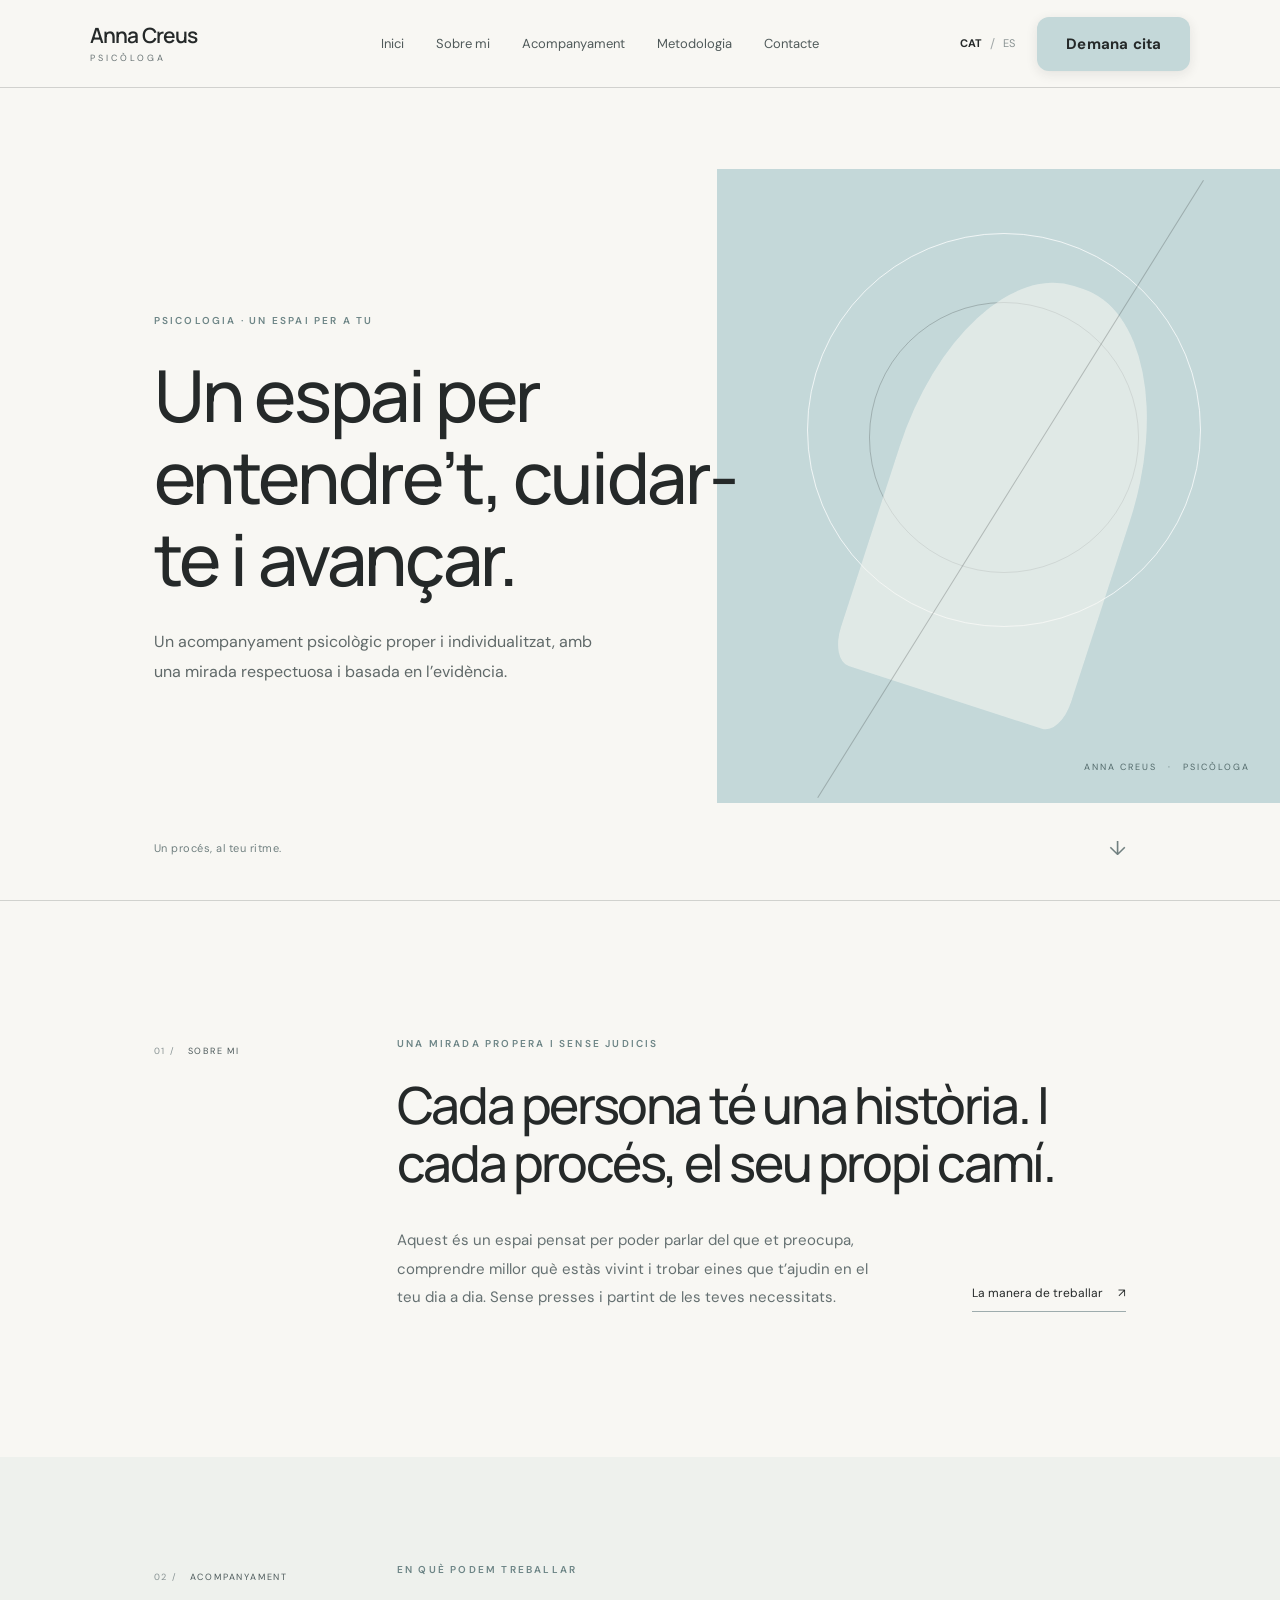
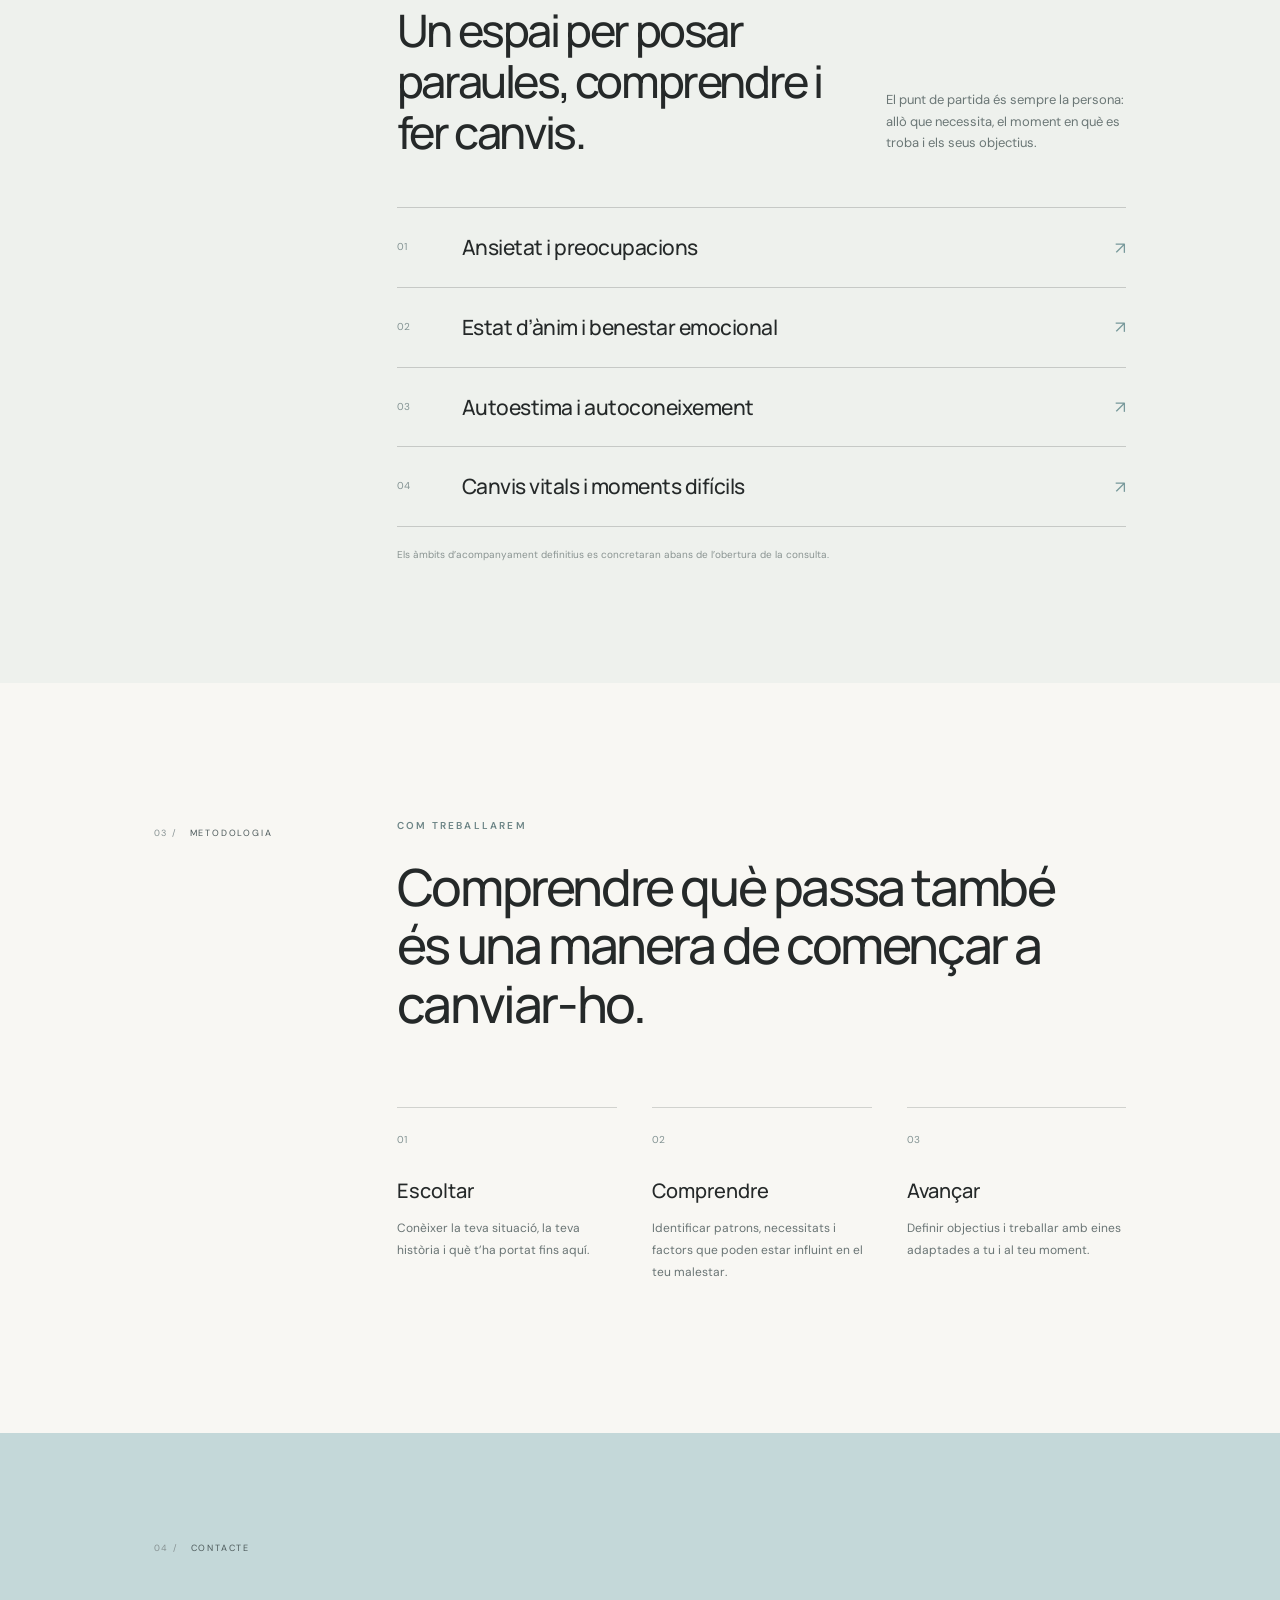
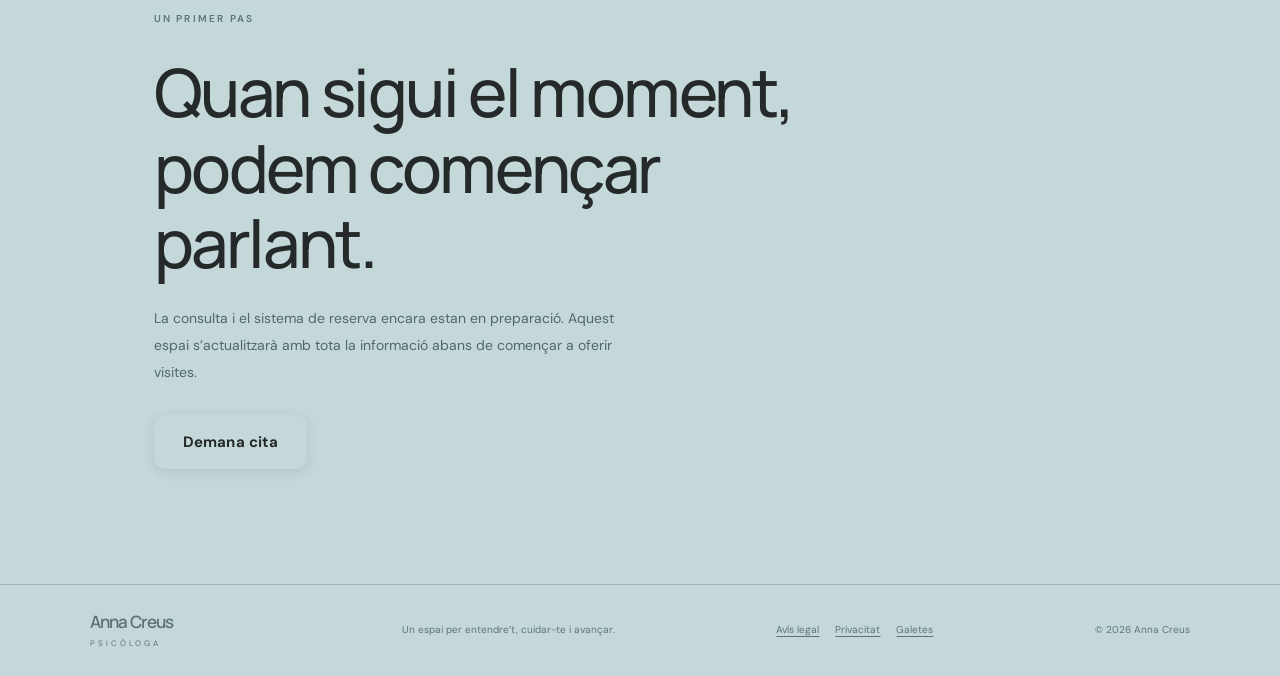
==== index.html @ 3dfad68c "Style contact section booking button" ====
<!doctype html>
<html lang="ca">
<head>
  <meta charset="utf-8">
  <meta name="viewport" content="width=device-width, initial-scale=1">
  <meta name="theme-color" content="#c4d8d9">
  <meta name="description" content="Anna Creus, psicòloga. Acompanyament psicològic proper i individualitzat.">
  <title>Anna Creus Psicòloga</title>
  <link rel="preconnect" href="https://fonts.googleapis.com">
  <link rel="preconnect" href="https://fonts.gstatic.com" crossorigin>
  <link href="https://fonts.googleapis.com/css2?family=DM+Sans:wght@400;500;600;700&family=Manrope:wght@400;500;600;700&display=swap" rel="stylesheet">
  <link rel="stylesheet" href="styles.css">
  <script>
    if ("scrollRestoration" in history) history.scrollRestoration = "manual";
    window.addEventListener("pageshow", () => {
      const navigation = performance.getEntriesByType("navigation")[0];
      if (navigation?.type === "reload") window.scrollTo(0, 0);
    });
  </script>
  <script src="script.js" defer></script>
</head>
<body>
  <header class="site-header">
    <a class="brand" href="#inici" aria-label="Anna Creus, inici">
      <span class="brand-name">Anna Creus</span>
      <span class="brand-subtitle" data-i18n="brandSubtitle">PSICÒLOGA</span>
    </a>
    <button class="menu-toggle" type="button" aria-label="Obrir menú" aria-expanded="false">
      <span></span><span></span>
    </button>
    <nav class="main-nav" aria-label="Navegació principal">
      <a href="#inici" data-i18n="navHome">Inici</a>
      <a href="#sobre-mi" data-i18n="navAbout">Sobre mi</a>
      <a href="#acompanyament" data-i18n="navServices">Acompanyament</a>
      <a href="#metode" data-i18n="navMethod">Metodologia</a>
      <a href="#contacte" data-i18n="navContact">Contacte</a>
    </nav>
    <div class="header-actions">
      <div class="language-switch" aria-label="Idioma">
        <button type="button" class="lang-button active" data-lang="ca" aria-pressed="true">CAT</button>
        <span>/</span>
        <button type="button" class="lang-button" data-lang="es" aria-pressed="false">ES</button>
      </div>
      <button class="button button-small" type="button" data-open-booking data-i18n="navCta">Demana cita</button>
    </div>
  </header>

  <main>
    <section class="hero" id="inici">
      <div class="hero-copy">
        <p class="eyebrow" data-i18n="heroEyebrow">PSICOLOGIA · UN ESPAI PER A TU</p>
        <h1 data-i18n="heroTitle">Un espai per entendre’t, cuidar-te i avançar.</h1>
        <p class="hero-lead" data-i18n="heroLead">Un acompanyament psicològic proper i individualitzat, amb una mirada respectuosa i basada en l’evidència.</p>
      </div>
      <div class="hero-art" aria-hidden="true">
        <div class="art-orbit orbit-one"></div>
        <div class="art-orbit orbit-two"></div>
        <div class="art-shape"></div>
        <div class="art-line"></div>
        <span class="art-caption">ANNA CREUS <span>·</span> PSICÒLOGA</span>
      </div>
      <div class="hero-bottom"><span data-i18n="heroBottom">Un procés, al teu ritme.</span><span class="scroll-mark">↓</span></div>
    </section>

    <section class="intro section-wrap" id="sobre-mi">
      <div class="section-index">01 / <span data-i18n="aboutIndex">SOBRE MI</span></div>
      <div class="intro-content">
        <p class="eyebrow" data-i18n="aboutEyebrow">UNA MIRADA PROPERA I SENSE JUDICIS</p>
        <h2 data-i18n="aboutTitle">Cada persona té una història. I cada procés, el seu propi camí.</h2>
        <div class="intro-bottom">
          <p data-i18n="aboutText">Aquest és un espai pensat per poder parlar del que et preocupa, comprendre millor què estàs vivint i trobar eines que t’ajudin en el teu dia a dia. Sense presses i partint de les teves necessitats.</p>
          <a class="text-link" href="#metode"><span data-i18n="aboutLink">La manera de treballar</span> <span aria-hidden="true">↗</span></a>
        </div>
      </div>
    </section>

    <section class="services-section" id="acompanyament">
      <div class="section-wrap">
        <div class="section-index">02 / <span data-i18n="servicesIndex">ACOMPANYAMENT</span></div>
        <div class="services-heading">
          <div>
            <p class="eyebrow" data-i18n="servicesEyebrow">EN QUÈ PODEM TREBALLAR</p>
            <h2 data-i18n="servicesTitle">Un espai per posar paraules, comprendre i fer canvis.</h2>
          </div>
          <p data-i18n="servicesIntro">El punt de partida és sempre la persona: allò que necessita, el moment en què es troba i els seus objectius.</p>
        </div>
        <div class="service-list">
          <article class="service-item"><span>01</span><h3 data-i18n="serviceOne">Ansietat i preocupacions</h3><span class="service-plus">↗</span></article>
          <article class="service-item"><span>02</span><h3 data-i18n="serviceTwo">Estat d’ànim i benestar emocional</h3><span class="service-plus">↗</span></article>
          <article class="service-item"><span>03</span><h3 data-i18n="serviceThree">Autoestima i autoconeixement</h3><span class="service-plus">↗</span></article>
          <article class="service-item"><span>04</span><h3 data-i18n="serviceFour">Canvis vitals i moments difícils</h3><span class="service-plus">↗</span></article>
        </div>
        <p class="small-note" data-i18n="servicesNote">Els àmbits d’acompanyament definitius es concretaran abans de l’obertura de la consulta.</p>
      </div>
    </section>

    <section class="method-section section-wrap" id="metode">
      <div class="section-index">03 / <span data-i18n="methodIndex">METODOLOGIA</span></div>
      <div class="method-content">
        <p class="eyebrow" data-i18n="methodEyebrow">COM TREBALLAREM</p>
        <h2 data-i18n="methodTitle">Comprendre què passa també és una manera de començar a canviar-ho.</h2>
        <div class="method-grid">
          <div><span>01</span><h3 data-i18n="methodOneTitle">Escoltar</h3><p data-i18n="methodOneText">Conèixer la teva situació, la teva història i què t’ha portat fins aquí.</p></div>
          <div><span>02</span><h3 data-i18n="methodTwoTitle">Comprendre</h3><p data-i18n="methodTwoText">Identificar patrons, necessitats i factors que poden estar influint en el teu malestar.</p></div>
          <div><span>03</span><h3 data-i18n="methodThreeTitle">Avançar</h3><p data-i18n="methodThreeText">Definir objectius i treballar amb eines adaptades a tu i al teu moment.</p></div>
        </div>
      </div>
    </section>

    <section class="contact-section" id="contacte">
      <div class="section-wrap contact-inner">
        <div class="section-index">04 / <span data-i18n="contactIndex">CONTACTE</span></div>
        <p class="eyebrow" data-i18n="contactEyebrow">UN PRIMER PAS</p>
        <h2 data-i18n="contactTitle">Quan sigui el moment, podem començar parlant.</h2>
        <p class="contact-copy" data-i18n="contactText">La consulta i el sistema de reserva encara estan en preparació. Aquest espai s’actualitzarà amb tota la informació abans de començar a oferir visites.</p>
        <button class="button button-small contact-cta" type="button" data-open-booking data-i18n="navCta">Demana cita</button>
      </div>
      <footer class="site-footer">
        <a class="brand footer-brand" href="#inici"><span class="brand-name">Anna Creus</span><span class="brand-subtitle">PSICÒLOGA</span></a>
        <span data-i18n="footerText">Un espai per entendre’t, cuidar-te i avançar.</span>
        <nav class="footer-legal-links" aria-label="Informació legal">
          <a href="legal.html#avis-legal" data-i18n="footerLegal">Avís legal</a>
          <a href="legal.html#privacitat" data-i18n="footerPrivacy">Privacitat</a>
          <a href="legal.html#galetes" data-i18n="footerCookies">Galetes</a>
        </nav>
        <span>© <span id="year"></span> Anna Creus</span>
      </footer>
    </section>
  </main>

  <div class="booking-overlay" id="bookingModal" hidden>
    <section class="booking-dialog" role="dialog" aria-modal="true" aria-labelledby="bookingTitle">
      <button class="booking-close" type="button" data-close-booking aria-label="Tancar">×</button>
      <p class="eyebrow" data-i18n="bookingEyebrow">UN PRIMER CONTACTE</p>
      <h2 id="bookingTitle" data-i18n="bookingTitle">Demana una cita</h2>
      <p class="booking-intro" data-i18n="bookingIntro">Tria el dia i l’hora que et vagin bé i confirma la reserva.</p>
      <div class="booking-success" id="bookingSuccess" role="status" aria-live="polite" hidden>
        <span class="booking-success-icon" aria-hidden="true">✓</span>
        <h3 data-i18n="bookingSuccessTitle">Cita confirmada</h3>
        <p id="bookingSuccessDetails">La teva reserva s’ha desat correctament.</p>
      </div>
      <form class="booking-form" id="bookingForm">
        <label for="bookingName" data-i18n="bookingName">Nom i cognoms</label>
        <input id="bookingName" name="name" autocomplete="name" required>
        <label for="bookingEmail" data-i18n="bookingEmail">Correu electrònic</label>
        <input id="bookingEmail" name="email" type="email" autocomplete="email" required>
        <label for="bookingAge" data-i18n="bookingAge">Edat de la persona que farà la visita</label>
        <select id="bookingAge" name="age" required><option value="" selected disabled data-i18n="bookingAgePlaceholder">Selecciona l’edat</option></select>
        <label for="bookingReason" data-i18n="bookingReason">Motiu de consulta (resum breu)</label>
        <textarea id="bookingReason" name="reason" rows="3" maxlength="1000" data-i18n-placeholder="bookingReasonPlaceholder" placeholder="Pots explicar breument què t’agradaria treballar..." required></textarea>
        <p class="booking-privacy" data-i18n="bookingPrivacy">Les teves dades s’utilitzaran únicament per gestionar aquesta reserva.</p>
        <div class="booking-privacy-check">
          <input id="bookingPrivacyAccepted" name="privacyAccepted" type="checkbox" required>
          <label for="bookingPrivacyAccepted"><span data-i18n="bookingPrivacyAcknowledgement">He llegit i entès la</span> <a href="legal.html#privacitat" target="_blank" rel="noopener noreferrer" data-i18n="bookingPrivacyLink">política de privacitat</a>.</label>
        </div>
      </form>
      <div class="booking-availability">
        <span class="availability-icon">◷</span>
        <div><strong data-i18n="bookingAvailabilityTitle">Consulta la disponibilitat</strong><p data-i18n="bookingAvailabilityText">Selecciona un dia per veure les hores disponibles.</p></div>
      </div>
      <div class="calendar-panel" id="bookingCalendar" aria-live="polite">
        <div class="calendar-heading">
          <button type="button" class="calendar-nav" id="calendarPrev" aria-label="Mes anterior">‹</button>
          <h3 id="calendarMonth"></h3>
          <button type="button" class="calendar-nav" id="calendarNext" aria-label="Mes següent">›</button>
        </div>
        <div class="calendar-weekdays" id="calendarWeekdays"></div>
        <div class="calendar-days" id="calendarDays"></div>
        <div class="calendar-times" id="calendarTimes">
          <p class="calendar-hint" data-i18n="calendarChooseDay">Selecciona un dia per consultar les hores.</p>
        </div>
        <p class="calendar-status" id="calendarStatus" role="status"></p>
      </div>
      <button class="button booking-submit" id="bookingSubmit" type="submit" form="bookingForm" data-i18n="bookingConfirm" disabled>Confirmar reserva</button>
      <p class="booking-result" id="bookingResult" role="status" aria-live="polite"></p>
      <p class="booking-coming" data-i18n="bookingComing">La reserva quedarà confirmada quan s’hagi desat correctament al calendari.</p>
    </section>
  </div>
</body>
</html>
---- styles.css ----
:root{--blue:#c4d8d9;--blue-hover:#a9c7c9;--paper:#f8f7f3;--ink:#252929;--muted:#667172;--line:rgba(37,41,41,.18);--white:#fff;--serif:Manrope, sans-serif;--sans:"DM Sans",sans-serif}*{box-sizing:border-box}html{scroll-behavior:smooth;scroll-padding-top:90px}body{margin:0;background:var(--paper);color:var(--ink);font-family:var(--sans);font-size:15px;line-height:1.65}a{color:inherit;text-decoration:none}.site-header{height:88px;padding:0 7vw;display:flex;align-items:center;justify-content:space-between;border-bottom:1px solid var(--line);background:rgba(248,247,243,.94);position:sticky;top:0;z-index:10;backdrop-filter:blur(12px)}.brand{display:flex;flex-direction:column;line-height:1.1;min-width:150px}.brand-name{font-family:var(--serif);font-weight:600;font-size:21px;letter-spacing:-.8px}.brand-subtitle{font-size:9px;letter-spacing:3px;margin-top:7px;color:var(--muted)}.main-nav{display:flex;gap:clamp(16px,2.5vw,38px);align-items:center}.main-nav a,.language-switch{font-size:13px;color:#505a5a}.main-nav a{transition:color .2s}.main-nav a:hover,.text-link:hover{color:#78999b}.header-actions{display:flex;align-items:center;gap:22px}.language-switch{display:flex;align-items:center;gap:8px}.language-switch span{color:#a4aaaa}.lang-button{border:0;background:none;padding:5px 0;font:inherit;font-size:11px;color:#899292;cursor:pointer}.lang-button.active{color:var(--ink);font-weight:700}.button{display:inline-flex;align-items:center;gap:28px;padding:15px 21px;background:var(--ink);color:white;font-size:12px;letter-spacing:.2px;transition:background .2s,transform .2s;border:0}.button:hover{background:#a9c7c9;transform:translateY(-2px)}.button-small{padding:17px 29px;gap:0;font-size:15px;font-weight:700;letter-spacing:.2px;background:var(--blue);color:var(--ink);border-radius:12px;box-shadow:0 3px 12px rgba(37,41,41,.1)}.nav-booking{display:none}.menu-toggle{display:none}.hero{min-height:680px;height:calc(100vh - 88px);max-height:850px;padding:90px 12vw 45px;position:relative;display:flex;align-items:center;overflow:hidden}.hero-copy{position:relative;z-index:2;max-width:590px}.eyebrow{font-size:10px;letter-spacing:2.2px;font-weight:600;color:#6d8586;margin:0 0 26px}.hero h1,.intro h2,.services-heading h2,.method-content>h2,.contact-inner h2{font-family:var(--serif);font-weight:500;letter-spacing:-2.4px;line-height:1.14}.hero h1{font-size:clamp(44px,5.6vw,76px);max-width:650px;margin:0 0 27px}.hero-lead{font-size:16px;line-height:1.85;color:#606969;max-width:460px;margin:0 0 34px}.hero-art{position:absolute;width:44vw;height:78%;right:0;top:10%;background:var(--blue);overflow:hidden}.art-orbit{position:absolute;border:1px solid rgba(255,255,255,.75);border-radius:50%;width:70%;aspect-ratio:1;left:16%;top:10%}.orbit-two{width:48%;left:27%;top:21%;border-color:rgba(37,41,41,.23)}.art-shape{position:absolute;width:43%;height:68%;left:31%;top:17%;border-radius:48% 48% 8% 8%;background:rgba(248,247,243,.55);transform:rotate(18deg)}.art-line{position:absolute;width:1px;height:115%;background:rgba(37,41,41,.25);left:52%;top:-7%;transform:rotate(32deg)}.art-caption{position:absolute;bottom:28px;right:30px;font-size:9px;letter-spacing:2px;color:#52696a}.art-caption span{padding:0 7px}.hero-bottom{position:absolute;left:12vw;right:12vw;bottom:35px;display:flex;justify-content:space-between;align-items:center;color:#718080;font-size:11px;letter-spacing:.5px}.scroll-mark{font-size:20px}.section-wrap{padding-left:12vw;padding-right:12vw}.intro{display:grid;grid-template-columns:1fr 3fr;padding-top:135px;padding-bottom:145px;border-top:1px solid var(--line)}.section-index{font-size:9px;letter-spacing:1.8px;color:#879293;padding-top:8px}.section-index span{color:#4c595a;margin-left:8px}.intro-content{max-width:800px}.intro-content .eyebrow{margin-bottom:22px}.intro h2,.services-heading h2,.method-content>h2{font-size:clamp(34px,4vw,54px);max-width:760px;margin:0}.intro-bottom{display:flex;justify-content:space-between;align-items:flex-end;gap:50px;margin-top:35px}.intro-bottom p{max-width:490px;color:#657071;line-height:1.9;margin:0}.text-link{white-space:nowrap;font-size:12px;border-bottom:1px solid #9eacad;padding-bottom:7px}.text-link span:last-child{margin-left:12px}.services-section{background:#eef1ed;padding:105px 0 120px}.services-section .section-wrap{display:grid;grid-template-columns:1fr 3fr}.services-heading{display:flex;justify-content:space-between;gap:45px;align-items:flex-end;margin-bottom:50px}.services-heading h2{font-size:clamp(32px,3.5vw,47px);max-width:580px}.services-heading>p{max-width:240px;color:#6b7776;font-size:13px;margin:0 0 4px}.service-list{grid-column:2}.service-item{display:grid;grid-template-columns:45px 1fr 30px;align-items:center;gap:20px;padding:22px 0;border-top:1px solid rgba(37,41,41,.2)}.service-item:last-child{border-bottom:1px solid rgba(37,41,41,.2)}.service-item>span:first-child,.method-grid>div>span{font-size:10px;color:#829292}.service-item h3{font-family:var(--serif);font-weight:500;font-size:21px;letter-spacing:-.5px;margin:0}.service-plus{font-size:17px;color:#78999b;text-align:right}.small-note{grid-column:2;color:#8a9492;font-size:10px;margin:20px 0 0}.method-section{display:grid;grid-template-columns:1fr 3fr;padding-top:135px;padding-bottom:150px}.method-content .eyebrow{margin-bottom:22px}.method-content>h2{max-width:700px}.method-grid{display:grid;grid-template-columns:repeat(3,1fr);gap:35px;margin-top:75px}.method-grid>div{border-top:1px solid var(--line);padding-top:18px}.method-grid h3{font-family:var(--serif);font-size:20px;font-weight:500;margin:23px 0 10px}.method-grid p{font-size:12px;color:#697474;line-height:1.85;margin:0}.contact-section{background:var(--blue);padding-top:100px}.contact-inner{padding-bottom:115px}.contact-inner .eyebrow{color:#587476;margin-top:55px}.contact-inner h2{font-size:clamp(42px,5.2vw,68px);max-width:720px;margin:0 0 24px}.contact-copy{max-width:490px;color:#536768;font-size:14px;line-height:1.9;margin-bottom:30px}.button-muted{background:rgba(37,41,41,.75);cursor:default}.button-muted:hover{background:rgba(37,41,41,.75);transform:none}.site-footer{border-top:1px solid rgba(37,41,41,.2);padding:28px 7vw;display:flex;align-items:center;justify-content:space-between;font-size:10px;color:#5f7374}.footer-brand .brand-name{font-size:17px}.footer-brand .brand-subtitle{font-size:8px}.menu-toggle span{display:block;width:22px;height:1px;background:var(--ink);margin:6px}
@media(max-width:1050px){.site-header{padding:0 5vw}.main-nav{gap:15px}.main-nav a{font-size:12px}.header-actions{gap:13px}.section-wrap{padding-left:8vw;padding-right:8vw}.hero{padding-left:8vw}.hero-bottom{left:8vw;right:8vw}.hero-art{width:48vw}.intro,.services-section .section-wrap,.method-section{grid-template-columns:.7fr 3fr}}
@media(max-width:760px){html{scroll-padding-top:72px}.site-header{height:72px;padding:0 6vw}.brand{min-width:0}.brand-name{font-size:19px}.menu-toggle{display:block;border:0;background:none;padding:8px;order:3}.header-actions{margin-left:auto;margin-right:12px;order:2;gap:9px}.header-actions .button{display:inline-flex;order:-1;padding:9px 12px;font-size:11px;white-space:nowrap;border-radius:9px}.language-switch{order:1;gap:5px}.lang-button{font-size:10px}.main-nav{display:none;position:absolute;top:72px;left:0;right:0;padding:22px 7vw 28px;background:var(--paper);border-bottom:1px solid var(--line);flex-direction:column;align-items:flex-start;gap:18px}.main-nav.open{display:flex}.main-nav a{font-size:14px}.main-nav .nav-booking{display:inline-flex;margin-top:4px}.hero{height:auto;min-height:760px;padding:80px 7vw 120px;align-items:flex-start}.hero-copy{padding-top:10px}.hero h1{font-size:clamp(43px,12vw,62px);letter-spacing:-1.8px}.hero-lead{font-size:14px;max-width:390px}.hero-art{top:auto;bottom:0;width:75%;height:37%;opacity:.9}.art-caption{font-size:8px}.hero-bottom{left:7vw;right:7vw;bottom:25px}.intro,.method-section{display:block;padding:85px 7vw}.intro-content,.method-content{margin-top:48px}.intro h2,.method-content>h2{font-size:37px;letter-spacing:-1.5px}.intro-bottom{display:block}.intro-bottom p{font-size:13px}.intro-bottom .text-link{display:inline-block;margin-top:25px}.services-section{padding:80px 0}.services-section .section-wrap{display:block;padding-left:7vw;padding-right:7vw}.services-heading{display:block;margin-top:45px}.services-heading h2{font-size:36px;letter-spacing:-1.5px}.services-heading>p{margin-top:22px}.service-list{margin-top:38px}.service-item{grid-template-columns:28px 1fr 20px;gap:10px;padding:19px 0}.service-item h3{font-size:17px}.small-note{font-size:10px}.method-content{margin-top:45px}.method-grid{grid-template-columns:1fr;gap:28px;margin-top:50px}.method-grid>div{padding-top:15px}.method-grid h3{margin:12px 0 5px}.contact-section{padding-top:75px}.contact-inner{padding-bottom:85px}.contact-inner .eyebrow{margin-top:45px}.contact-inner h2{font-size:45px;letter-spacing:-1.7px}.contact-copy{font-size:13px}.site-footer{padding:25px 7vw;display:grid;grid-template-columns:1fr 1fr;gap:20px}.site-footer>span:nth-child(2){grid-column:1/-1;grid-row:2}.site-footer>span:last-child{text-align:right}.footer-brand .brand-name{font-size:16px}}
@media(prefers-reduced-motion:reduce){html{scroll-behavior:auto}*,*::before,*::after{transition:none!important}}

/* Booking request modal */
.button-small{cursor:pointer;font-family:inherit}
.booking-overlay{position:fixed;inset:0;z-index:30;background:rgba(25,32,32,.48);display:grid;place-items:center;padding:24px;backdrop-filter:blur(5px)}
.booking-overlay[hidden]{display:none}
.booking-dialog{position:relative;width:min(100%,540px);max-height:min(88vh,800px);overflow:auto;background:var(--paper);padding:clamp(28px,5vw,48px);box-shadow:0 24px 80px rgba(0,0,0,.2);border-radius:16px !important;clip-path:inset(0 round 16px)}
.booking-close{position:absolute;right:20px;top:16px;border:0;background:none;font-size:30px;line-height:1;color:#667172;cursor:pointer;padding:5px 9px}
.booking-dialog .eyebrow{margin:0 35px 12px 0}
.booking-dialog h2{font-family:var(--serif);font-size:clamp(32px,5vw,43px);font-weight:500;letter-spacing:-1.5px;line-height:1.15;margin:0 0 12px}
.booking-intro{font-size:14px;color:#657071;line-height:1.8;margin:0 0 25px}
.booking-form{display:grid;gap:8px}
.booking-form label{font-size:12px;font-weight:600;margin-top:7px}
.booking-form input,.booking-form select,.booking-form textarea{width:100%;border:1px solid var(--line);border-radius:7px;background:#fff;padding:12px 13px;font:inherit;font-size:14px;color:var(--ink);outline:none}
.booking-form input:focus,.booking-form select:focus,.booking-form textarea:focus{border-color:#78999b;box-shadow:0 0 0 3px rgba(196,216,217,.45)}
.booking-form textarea{resize:vertical;min-height:88px}
.booking-privacy{font-size:11px;line-height:1.6;color:#7b8585;margin:0 0 5px}
.booking-availability{display:flex;gap:14px;align-items:flex-start;background:#edf2ef;padding:15px;border-radius:9px;margin-top:22px}
.availability-icon{font-size:23px;color:#6d8586}
.booking-availability strong{font-size:13px}
.booking-availability p{font-size:11px;color:#687474;line-height:1.6;margin:4px 0 0}
.booking-coming{font-size:11px;color:#879293;text-align:center;line-height:1.6;margin:17px 0 0}
body.booking-open{overflow:hidden}
@media(max-width:760px){.booking-overlay{padding:12px}.booking-dialog{padding:30px 23px;border-radius:13px;max-height:92vh}}


/* Read-only appointment calendar */
.calendar-panel{margin-top:22px;padding:18px;border:1px solid var(--line);border-radius:12px;background:rgba(255,255,255,.58)}
.calendar-heading{display:flex;align-items:center;justify-content:space-between;margin-bottom:16px}
.calendar-heading h3{font:600 15px var(--serif);text-transform:capitalize;margin:0}
.calendar-nav{width:34px;height:34px;border:1px solid #a9c7c9;border-radius:50%;background:var(--blue);color:var(--ink);font-size:22px;line-height:1;cursor:pointer;transition:background .2s,border-color .2s}.calendar-nav:not(:disabled):hover{background:var(--blue-hover);border-color:var(--blue-hover)}
.calendar-nav:disabled{opacity:.25;cursor:default}
.calendar-weekdays,.calendar-days{display:grid;grid-template-columns:repeat(7,minmax(0,1fr));gap:5px;text-align:center}
.calendar-weekdays{margin-bottom:7px}
.calendar-weekdays span{font-size:10px;font-weight:600;color:var(--muted);padding:5px 0}
.calendar-day{aspect-ratio:1;border:0;border-radius:50%;background:transparent;font:13px var(--sans);color:var(--ink);display:grid;place-items:center}
button.calendar-day{cursor:pointer}
.calendar-day.available{background:var(--blue)}
.calendar-day.available:hover,.calendar-day.available.selected{background:var(--blue-hover);box-shadow:inset 0 0 0 1px #78999b}
.calendar-day.unavailable{color:#b4baba;text-decoration:line-through;cursor:not-allowed}
.calendar-day.blank{visibility:hidden}
.calendar-times{border-top:1px solid var(--line);padding-top:14px;min-height:48px}
.calendar-hint{font-size:11px;color:var(--muted);margin:0}
.calendar-times-title{font-size:12px}
.calendar-time-list{display:flex;flex-wrap:wrap;gap:8px;margin-top:10px}
.calendar-time{border:1px solid #a9c7c9;background:var(--blue);border-radius:7px;padding:9px 15px;font:600 12px var(--sans);color:var(--ink);cursor:pointer;transition:background .2s,border-color .2s}
.calendar-time:hover,.calendar-time.selected{background:var(--blue-hover);border-color:#78999b}
.calendar-status{font-size:10px;color:#6d8586;min-height:14px;margin:8px 0 0}
@media(max-width:480px){.calendar-panel{padding:14px 11px}.calendar-weekdays,.calendar-days{gap:2px}.calendar-day{font-size:12px}}

.booking-submit{width:100%;justify-content:center;margin-top:16px;font-family:inherit;background:var(--blue);color:var(--ink)}.booking-submit:disabled{opacity:.45;cursor:not-allowed;transform:none}.booking-submit:not(:disabled){cursor:pointer}.booking-submit:not(:disabled):hover{background:var(--blue-hover)}

.calendar-time.unavailable{background:#eceeed;border-color:#d5d9d7;color:#a3aaa8;text-decoration:line-through;cursor:not-allowed;opacity:.8}
.booking-result{font-size:12px;line-height:1.6;color:#587476;text-align:center;min-height:18px;margin:10px 0 0}


/* Clear confirmation state after a successful booking */
.booking-dialog.is-confirmed .booking-intro,
.booking-dialog.is-confirmed .booking-form,
.booking-dialog.is-confirmed .booking-availability,
.booking-dialog.is-confirmed .calendar-panel,
.booking-dialog.is-confirmed .booking-submit,
.booking-dialog.is-confirmed .booking-coming{display:none}
.booking-success{margin:30px 0 12px;padding:30px 22px;background:#e8f0ec;border:1px solid #c8dcd3;border-radius:14px;text-align:center}
.booking-success[hidden]{display:none}
.booking-success-icon{display:grid;place-items:center;width:54px;height:54px;margin:0 auto 16px;border-radius:50%;background:#c4d8d9;color:#253b3b;font-size:29px;font-weight:700}
.booking-success h3{font:600 25px var(--serif);letter-spacing:-.6px;margin:0 0 8px;color:var(--ink)}
.booking-success p{font-size:14px;line-height:1.7;color:#526565;margin:0}


/* Stronger selected state in the booking calendar */
.calendar-day.available:hover:not(.selected){background:var(--blue-hover);box-shadow:inset 0 0 0 1px #78999b}
.calendar-day.available.selected{background:#78999b;color:#fff;box-shadow:inset 0 0 0 2px #587476,0 2px 7px rgba(37,41,41,.2);font-weight:700;transform:scale(1.06)}
.calendar-time:hover:not(.selected){background:var(--blue-hover);border-color:#78999b}
.calendar-time.selected{background:#78999b;border:2px solid #587476;color:#fff;padding:8px 14px;box-shadow:0 2px 7px rgba(37,41,41,.2);font-weight:700}


/* Make the main booking action more visible on mobile */
@media(max-width:760px){.header-actions .button{padding:11px 15px;font-size:12px;font-weight:700;box-shadow:0 3px 10px rgba(37,41,41,.16);border:1px solid #a9c7c9;}}

/* Legal links and privacy acknowledgement */
.footer-legal-links{display:flex;align-items:center;gap:16px;flex-wrap:wrap}
.footer-legal-links a{color:#5f7374;text-decoration:underline;text-underline-offset:3px}
.footer-legal-links a:hover{color:#78999b}
.booking-privacy-check{display:flex;align-items:flex-start;gap:10px;margin:3px 0 8px}
.booking-privacy-check input{width:16px;height:16px;flex:0 0 16px;margin:3px 0 0;accent-color:#78999b}
.booking-privacy-check label{font-size:11px!important;line-height:1.6;font-weight:400!important;margin:0!important;color:#667172}
.booking-privacy-check a{color:#587476;text-decoration:underline;text-underline-offset:2px}
@media(max-width:760px){.footer-legal-links{grid-column:1/-1;grid-row:3;gap:13px}.site-footer>span:last-child{grid-column:2;grid-row:1}}
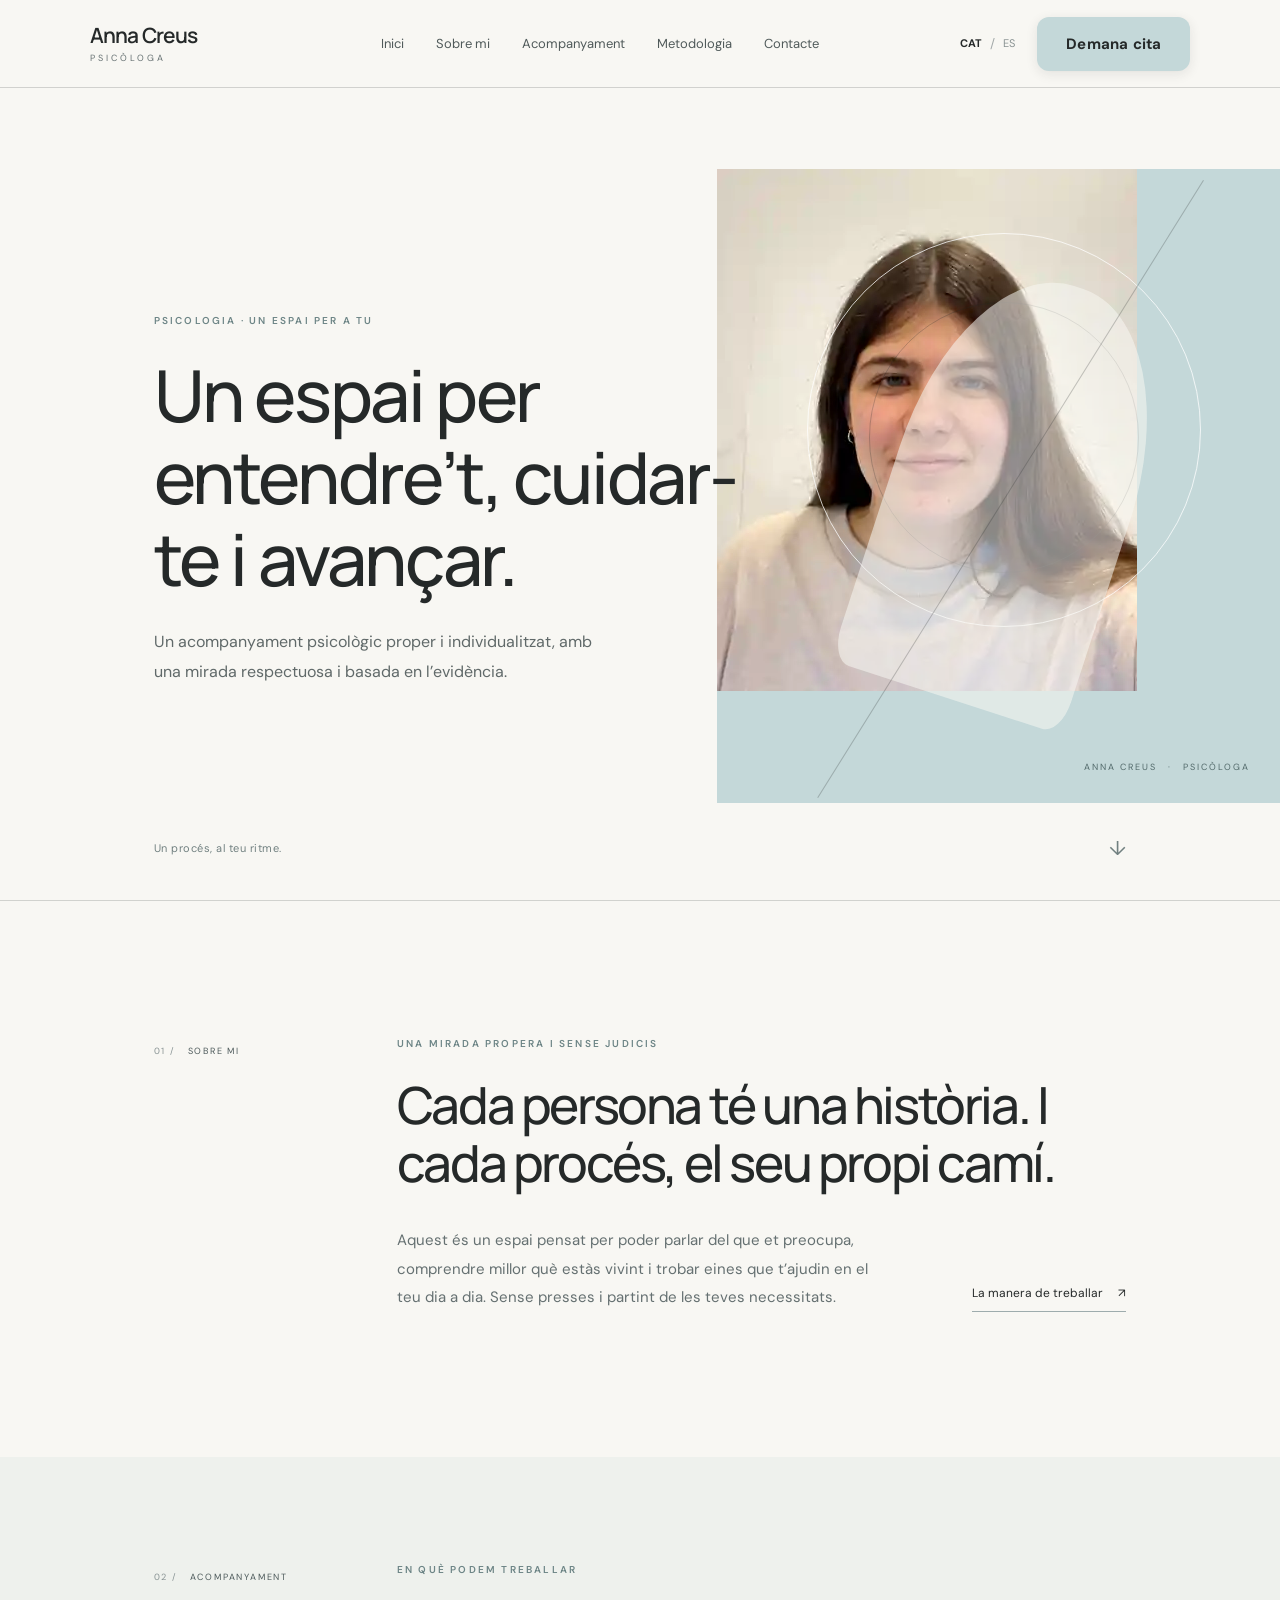
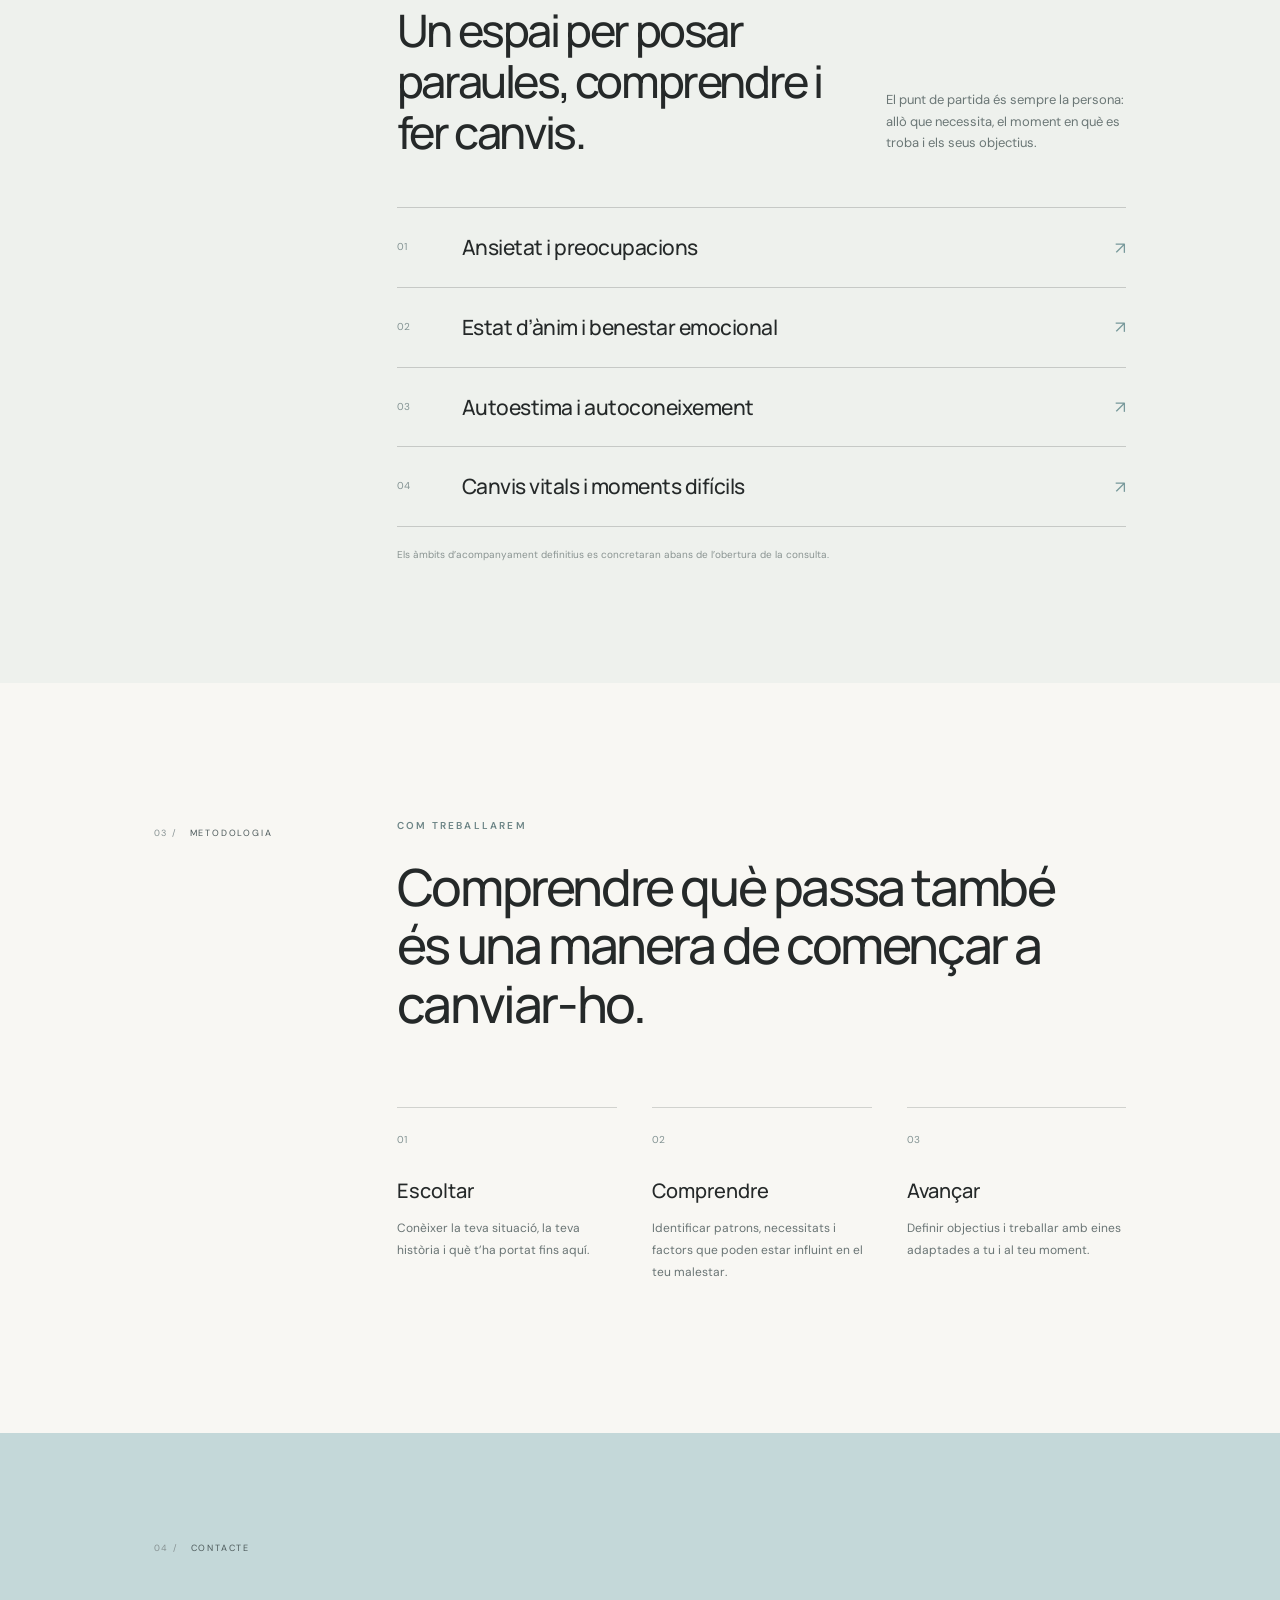
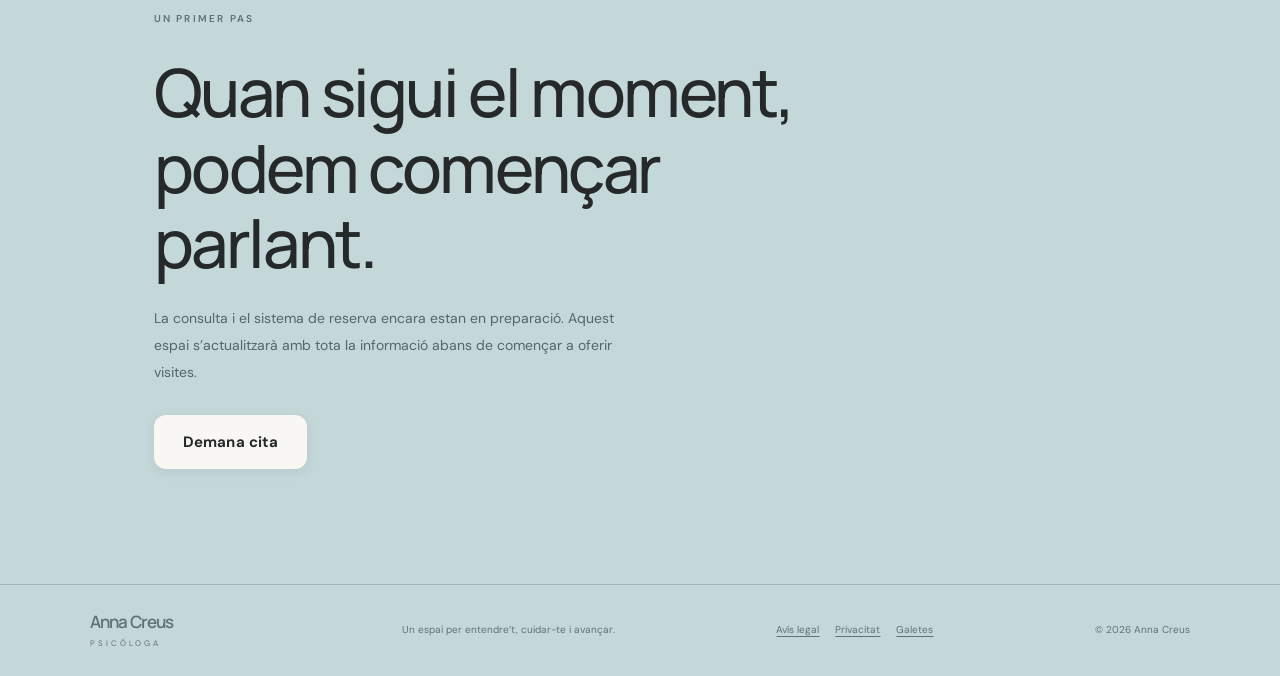
==== commit 7823d262: "Integrate portrait into homepage hero" ====
--- a/index.html
+++ b/index.html
@@ -56,6 +56,7 @@
         <div class="art-orbit orbit-one"></div>
         <div class="art-orbit orbit-two"></div>
         <div class="art-shape"></div>
+        <img class="hero-photo" src="assets/anna-creus.webp" alt="Anna Creus, psicòloga" loading="eager">
         <div class="art-line"></div>
         <span class="art-caption">ANNA CREUS <span>·</span> PSICÒLOGA</span>
       </div>
--- a/styles.css
+++ b/styles.css
@@ -90,3 +90,8 @@
 .booking-privacy-check label{font-size:11px!important;line-height:1.6;font-weight:400!important;margin:0!important;color:#667172}
 .booking-privacy-check a{color:#587476;text-decoration:underline;text-underline-offset:2px}
 @media(max-width:760px){.footer-legal-links{grid-column:1/-1;grid-row:3;gap:13px}.site-footer>span:last-child{grid-column:2;grid-row:1}}
+
+
+/* CTA del bloc de contacte: contrast amb el fons blau */
+.contact-inner .contact-cta{background:var(--paper);color:var(--ink);box-shadow:0 3px 12px rgba(37,41,41,.08)}
+.contact-inner .contact-cta:hover{background:#eeece5;transform:translateY(-2px)}
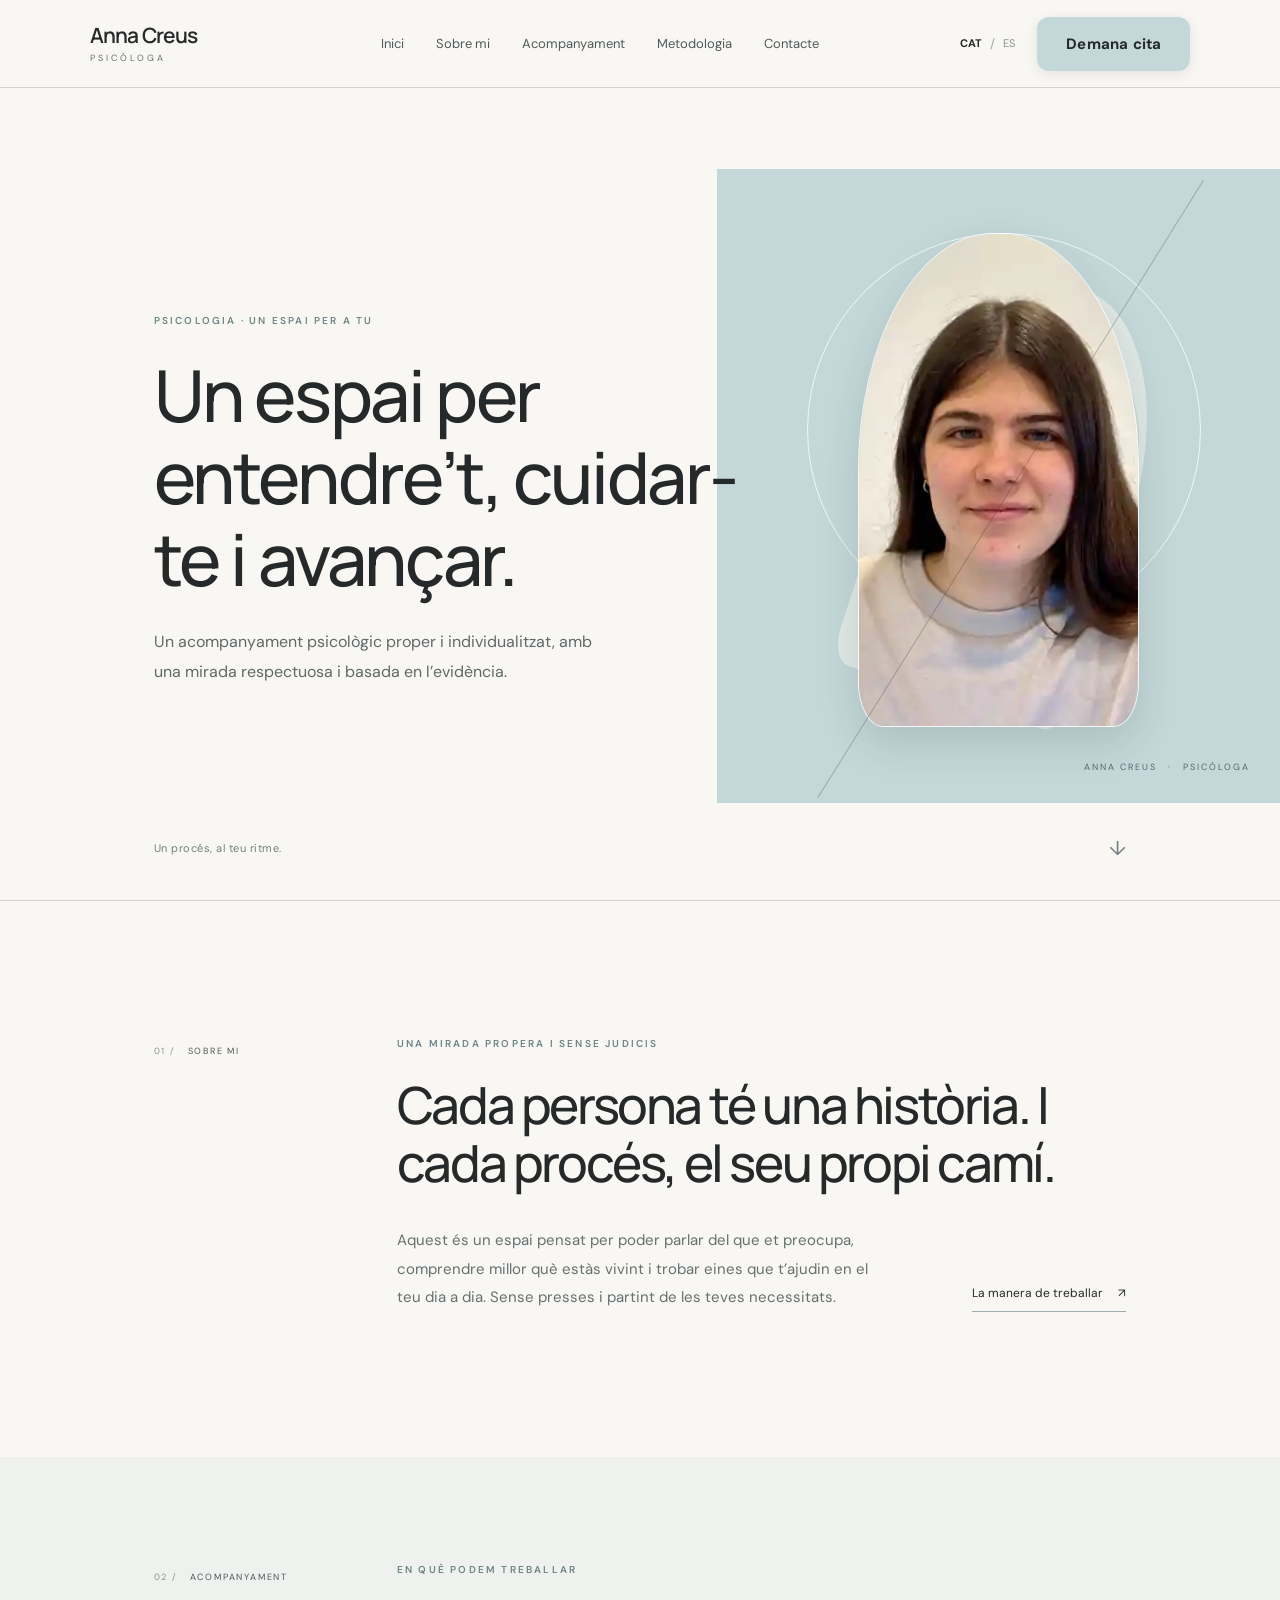
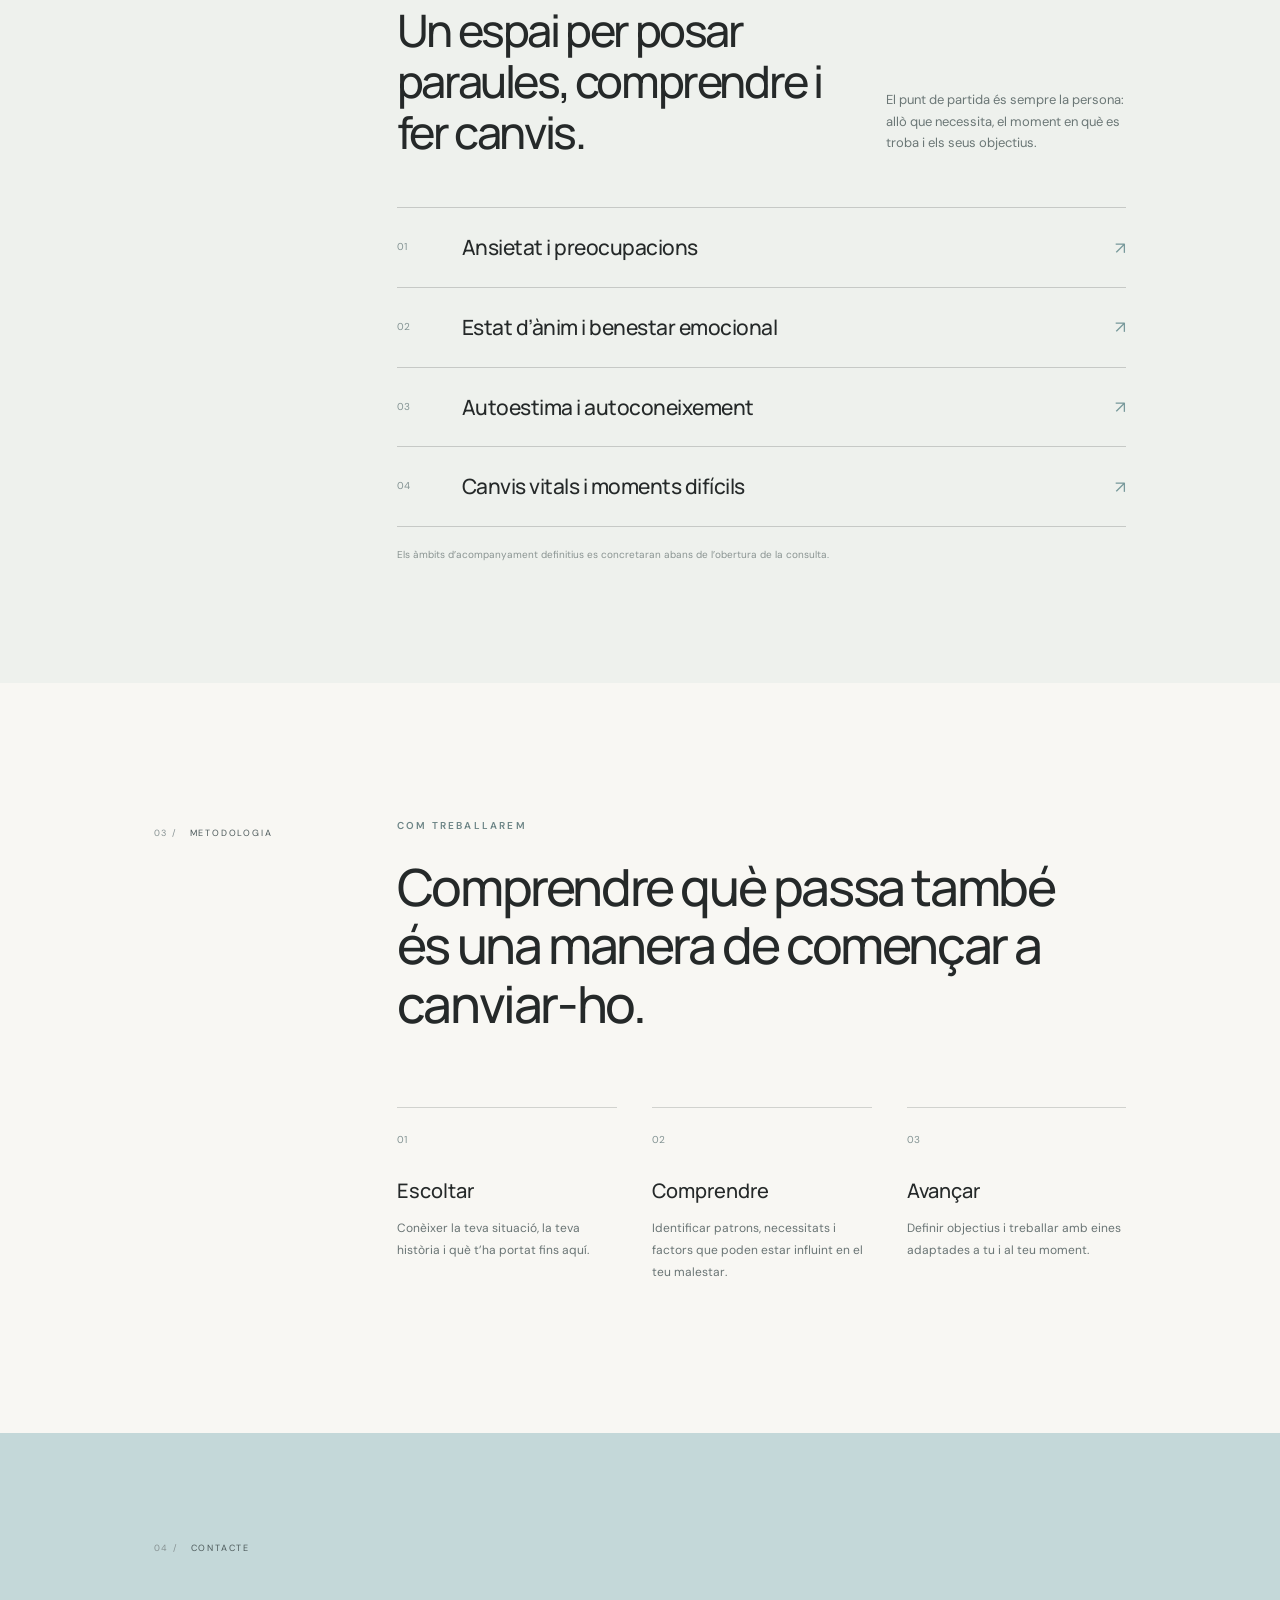
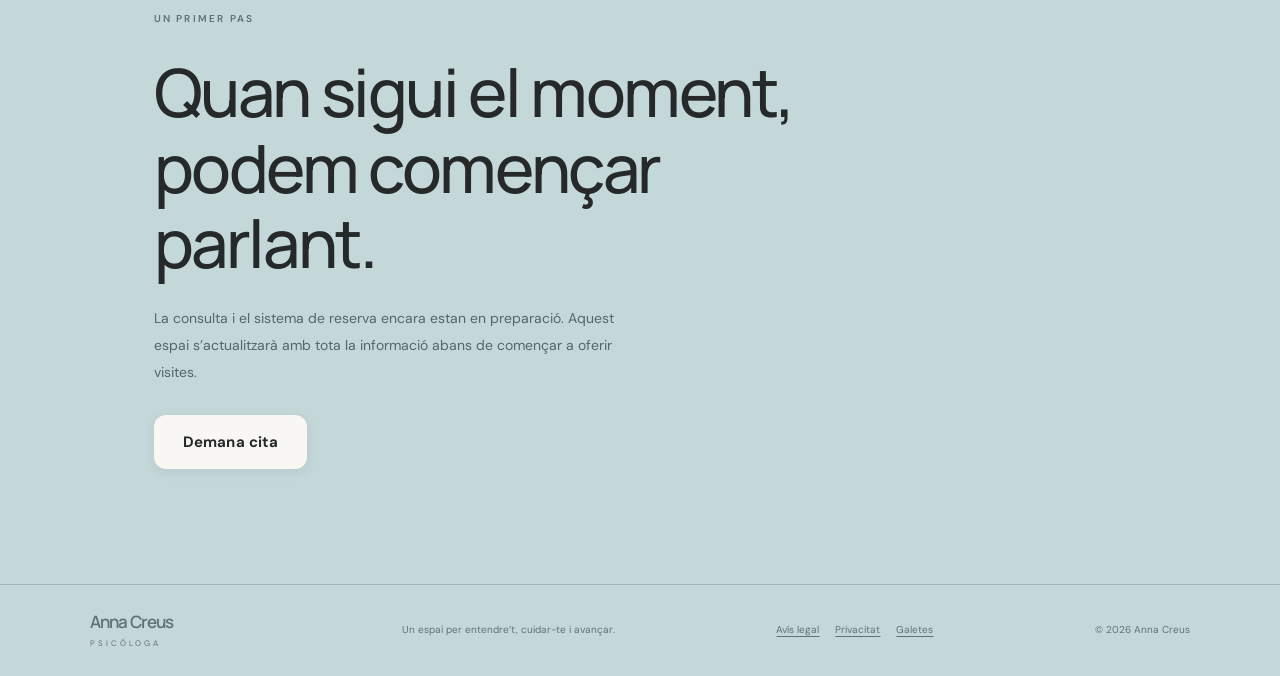
==== commit 69d0ddcd: "Add accessible description to homepage portrait" ====
--- a/index.html
+++ b/index.html
@@ -52,7 +52,7 @@
         <h1 data-i18n="heroTitle">Un espai per entendre’t, cuidar-te i avançar.</h1>
         <p class="hero-lead" data-i18n="heroLead">Un acompanyament psicològic proper i individualitzat, amb una mirada respectuosa i basada en l’evidència.</p>
       </div>
-      <div class="hero-art" aria-hidden="true">
+      <div class="hero-art" role="img" aria-label="Retrat d’Anna Creus integrat en una composició gràfica blava">
         <div class="art-orbit orbit-one"></div>
         <div class="art-orbit orbit-two"></div>
         <div class="art-shape"></div>
--- a/styles.css
+++ b/styles.css
@@ -95,3 +95,10 @@
 /* CTA del bloc de contacte: contrast amb el fons blau */
 .contact-inner .contact-cta{background:var(--paper);color:var(--ink);box-shadow:0 3px 12px rgba(37,41,41,.08)}
 .contact-inner .contact-cta:hover{background:#eeece5;transform:translateY(-2px)}
+
+
+/* Retrat integrat amb la composició gràfica de la portada */
+.hero-photo{position:absolute;z-index:2;width:50%;height:78%;left:25%;top:10%;object-fit:cover;object-position:center 28%;border-radius:48% 48% 9% 9%;border:1px solid rgba(255,255,255,.8);box-shadow:0 16px 42px rgba(37,41,41,.14)}
+.art-line{z-index:3;pointer-events:none}
+.art-caption{z-index:4}
+@media(max-width:760px){.hero-art{width:75%;height:37%;right:0;bottom:0;top:auto}.hero-photo{width:48%;height:82%;left:26%;top:8%;object-position:center 27%;border-radius:48% 48% 8% 8%}.art-caption{bottom:13px;right:14px;font-size:7px}}
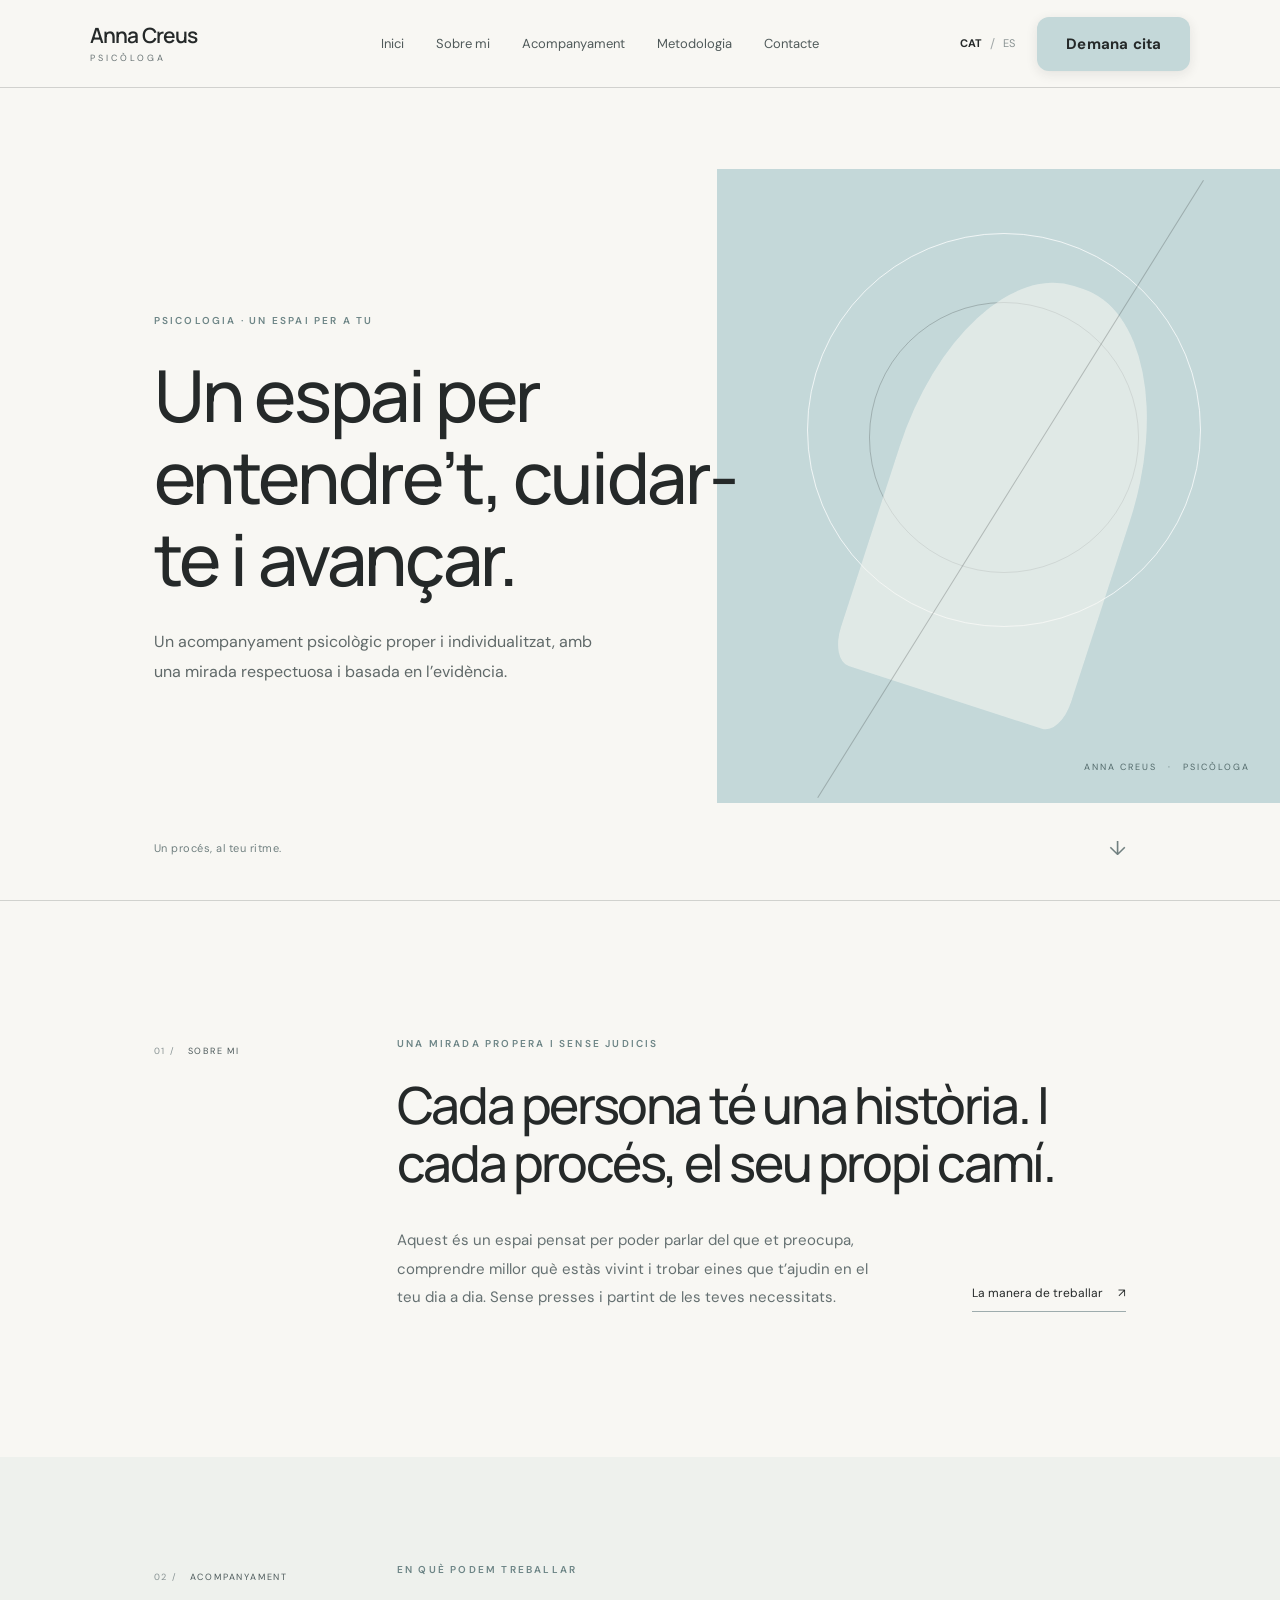
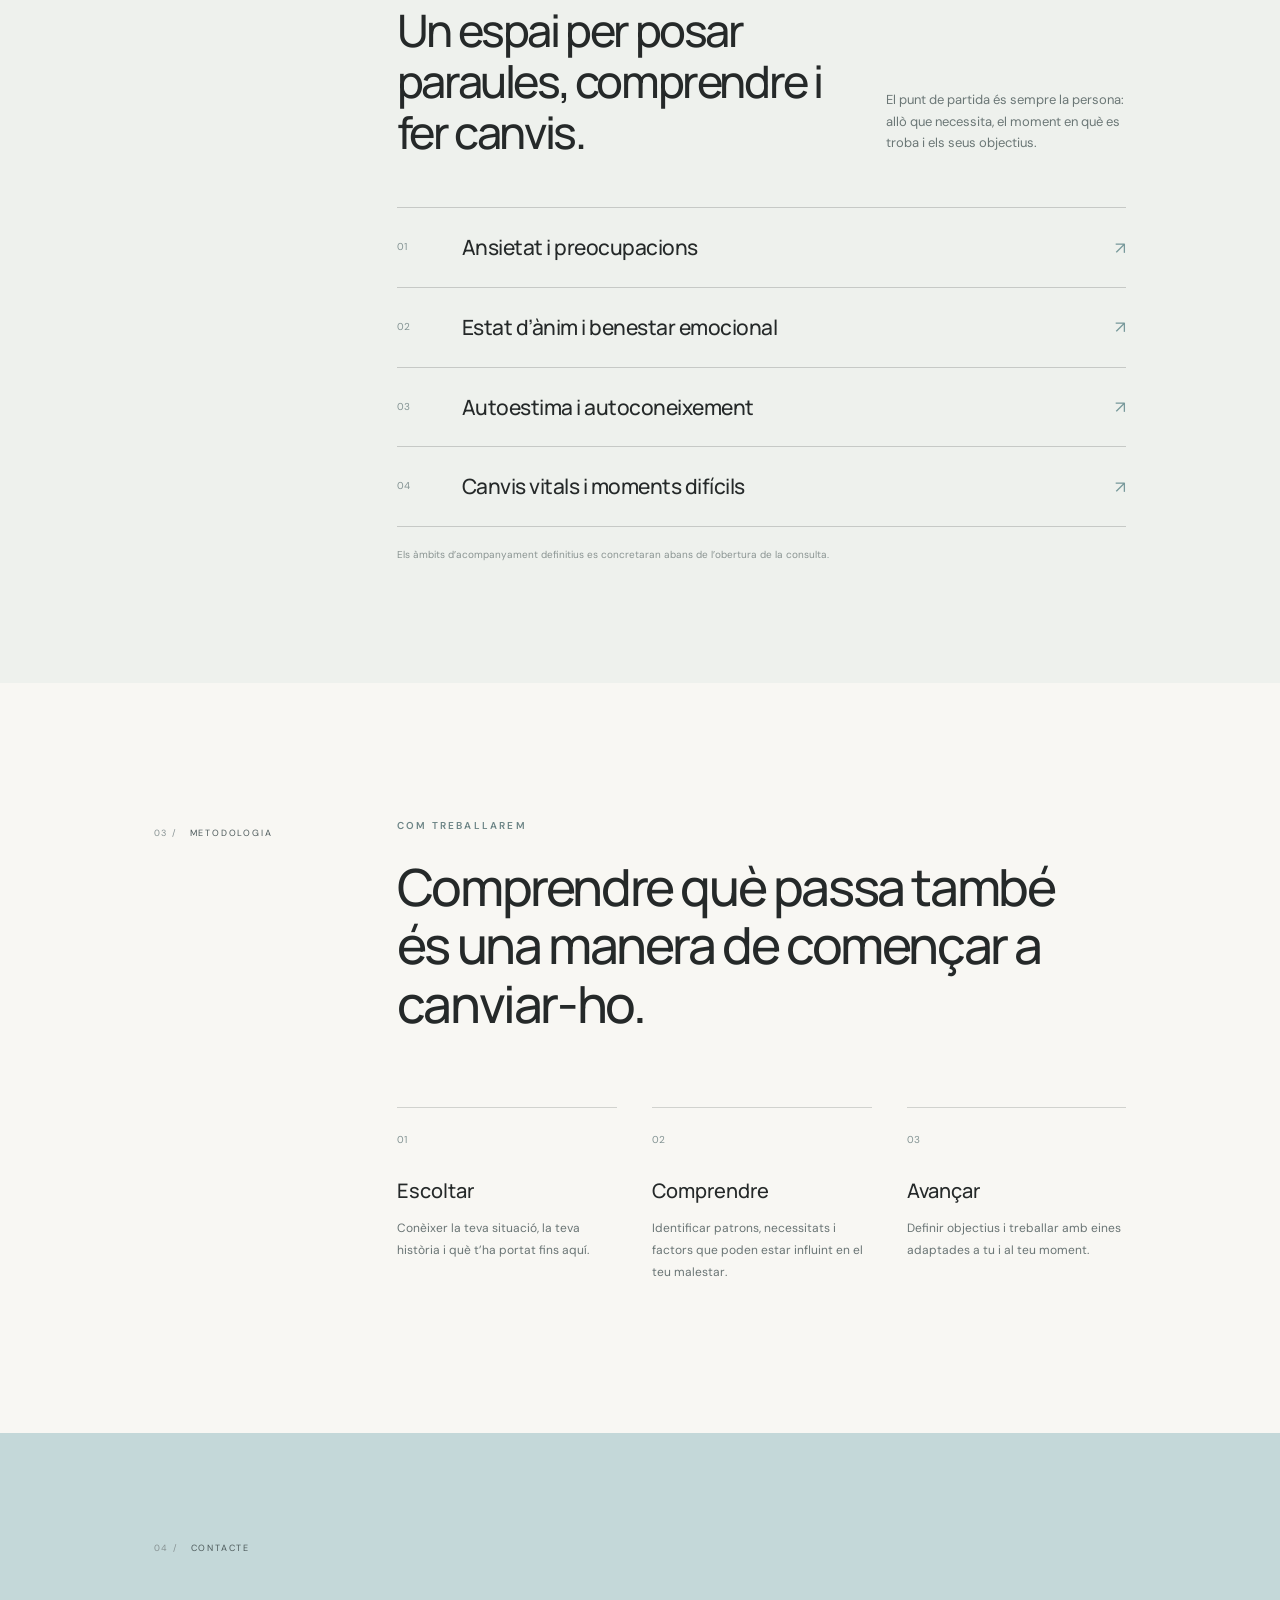
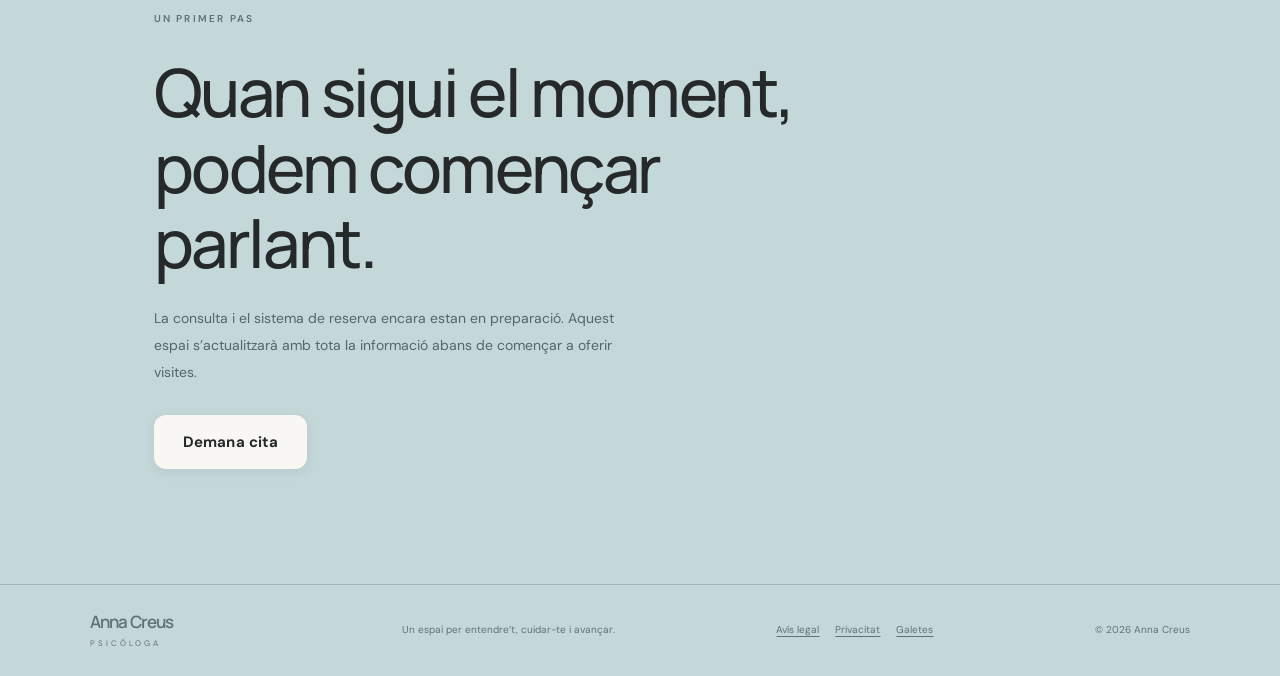
==== commit a0c8780f: "Restore original abstract hero without portrait" ====
--- a/index.html
+++ b/index.html
@@ -52,11 +52,10 @@
         <h1 data-i18n="heroTitle">Un espai per entendre’t, cuidar-te i avançar.</h1>
         <p class="hero-lead" data-i18n="heroLead">Un acompanyament psicològic proper i individualitzat, amb una mirada respectuosa i basada en l’evidència.</p>
       </div>
-      <div class="hero-art" role="img" aria-label="Retrat d’Anna Creus integrat en una composició gràfica blava">
+      <div class="hero-art" role="img" aria-label="Composició gràfica abstracta blava">
         <div class="art-orbit orbit-one"></div>
         <div class="art-orbit orbit-two"></div>
         <div class="art-shape"></div>
-        <img class="hero-photo" src="assets/anna-creus.webp" alt="Anna Creus, psicòloga" loading="eager">
         <div class="art-line"></div>
         <span class="art-caption">ANNA CREUS <span>·</span> PSICÒLOGA</span>
       </div>
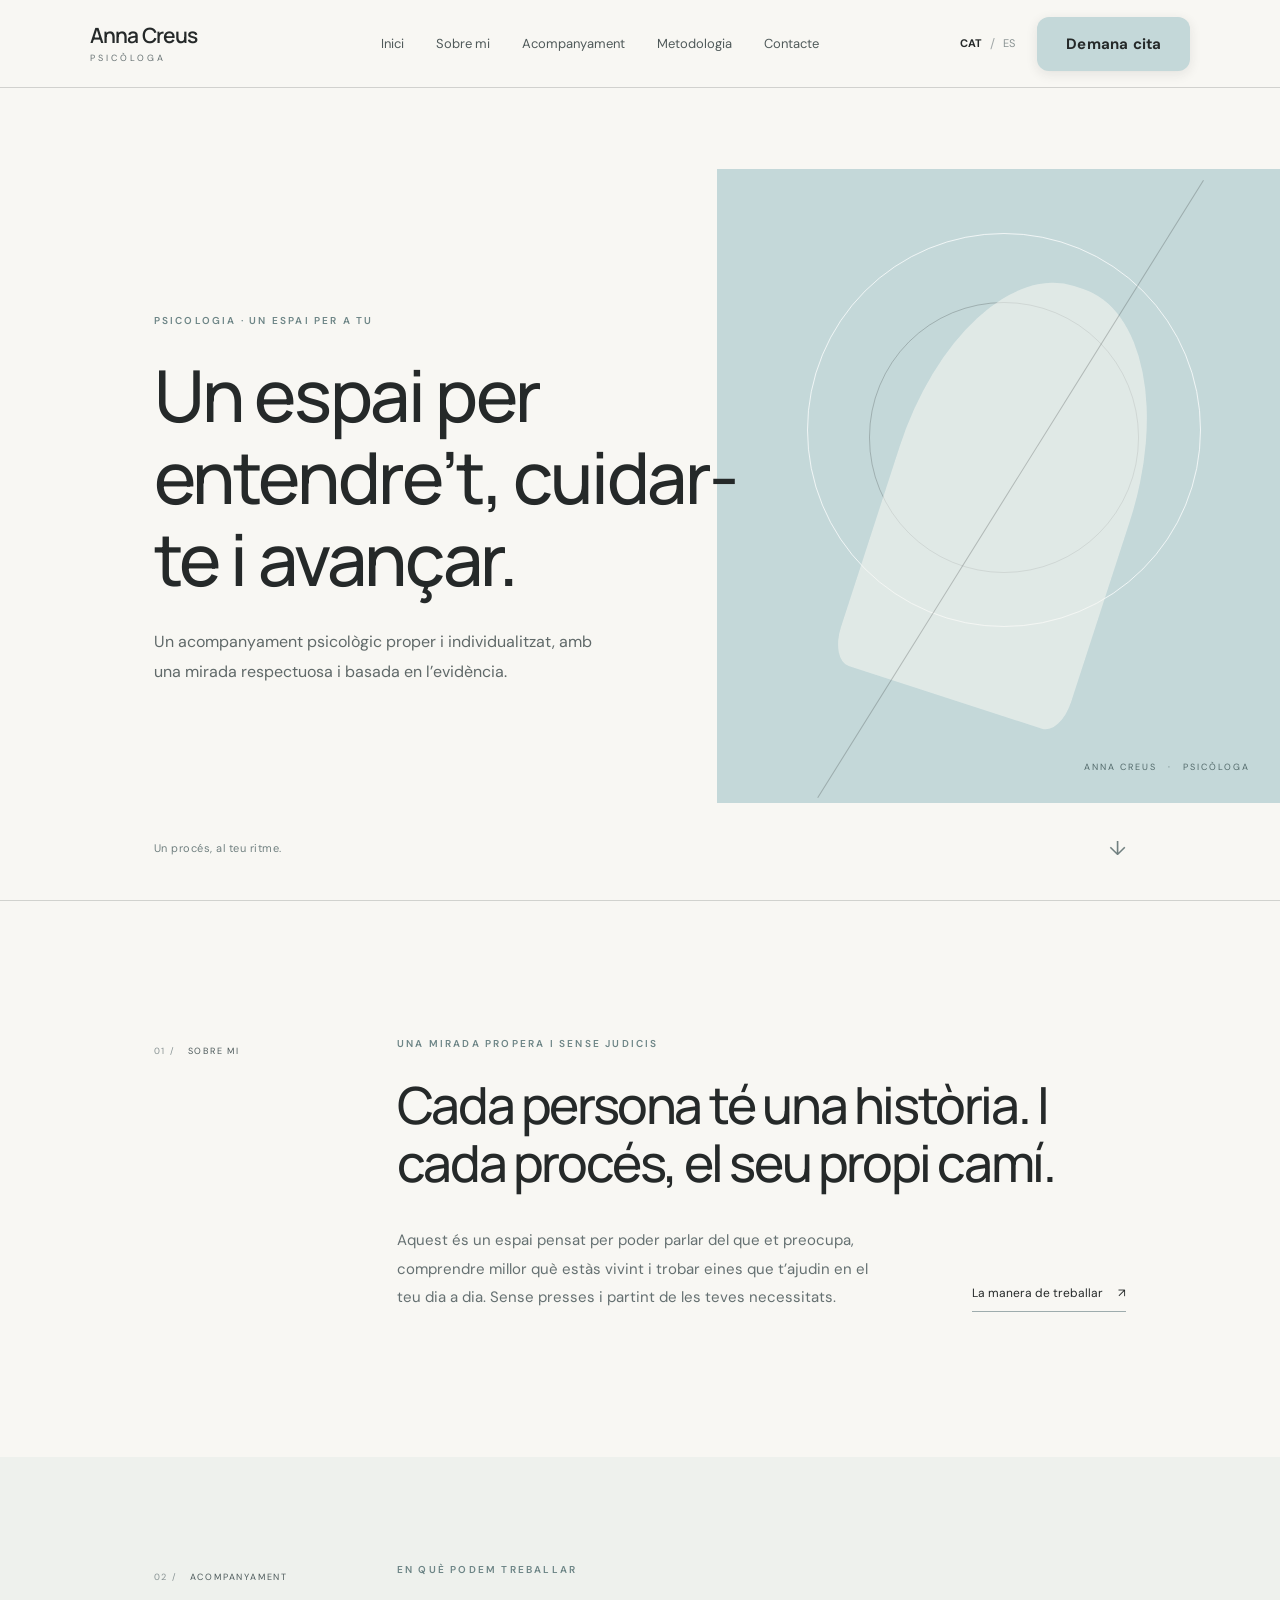
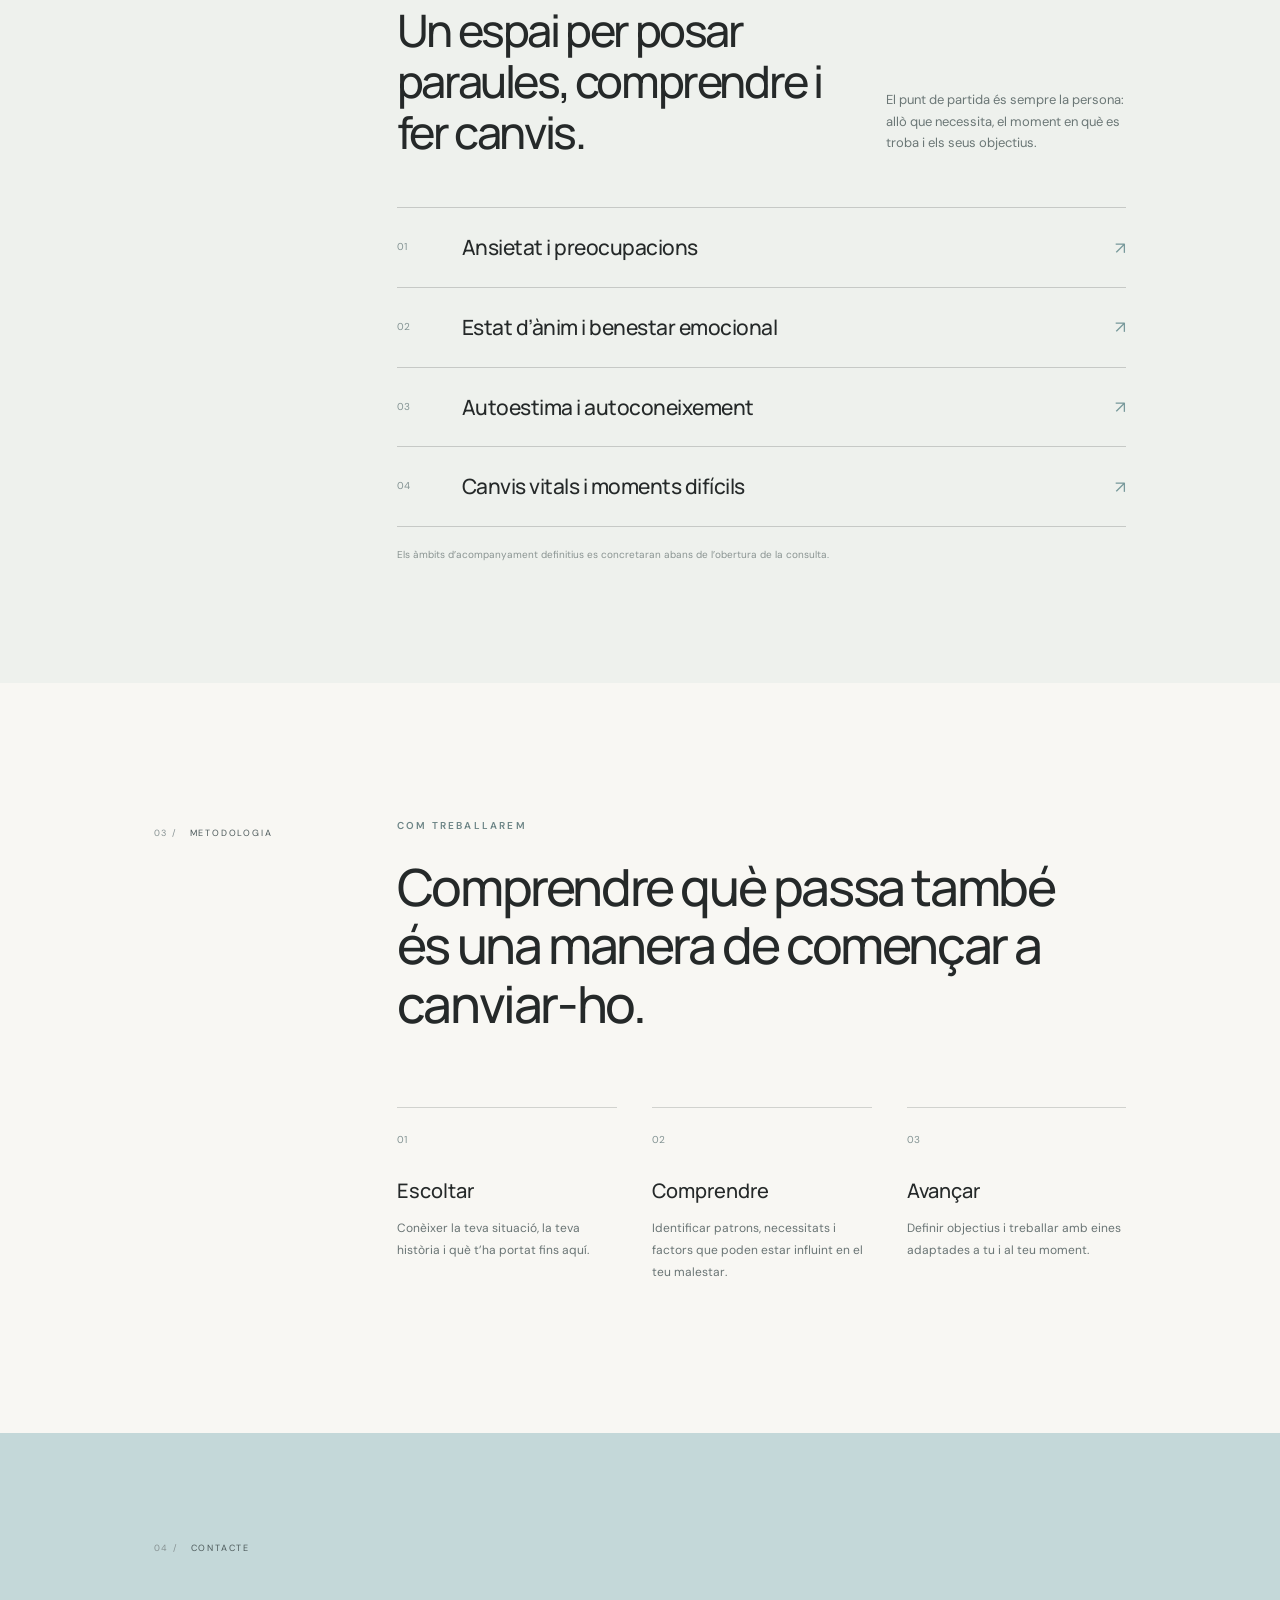
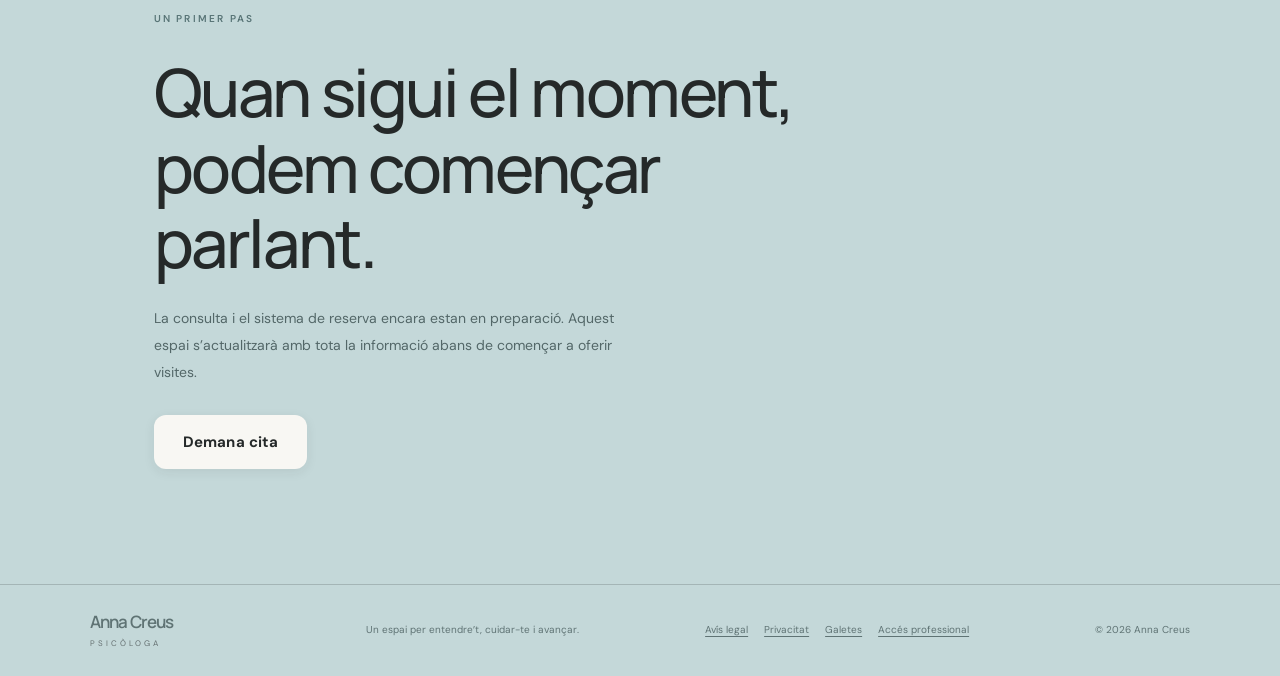
==== commit 7bdd0b70: "Add professional access link to footer" ====
--- a/index.html
+++ b/index.html
@@ -122,6 +122,7 @@
           <a href="legal.html#avis-legal" data-i18n="footerLegal">Avís legal</a>
           <a href="legal.html#privacitat" data-i18n="footerPrivacy">Privacitat</a>
           <a href="legal.html#galetes" data-i18n="footerCookies">Galetes</a>
+          <a href="privat.html" class="footer-professional-link" data-i18n="footerProfessional">Accés professional</a>
         </nav>
         <span>© <span id="year"></span> Anna Creus</span>
       </footer>
--- a/styles.css
+++ b/styles.css
@@ -97,8 +97,8 @@
 .contact-inner .contact-cta:hover{background:#eeece5;transform:translateY(-2px)}
 
 
-/* Retrat integrat amb la composició gràfica de la portada */
-.hero-photo{position:absolute;z-index:2;width:50%;height:78%;left:25%;top:10%;object-fit:cover;object-position:center 28%;border-radius:48% 48% 9% 9%;border:1px solid rgba(255,255,255,.8);box-shadow:0 16px 42px rgba(37,41,41,.14)}
-.art-line{z-index:3;pointer-events:none}
-.art-caption{z-index:4}
-@media(max-width:760px){.hero-art{width:75%;height:37%;right:0;bottom:0;top:auto}.hero-photo{width:48%;height:82%;left:26%;top:8%;object-position:center 27%;border-radius:48% 48% 8% 8%}.art-caption{bottom:13px;right:14px;font-size:7px}}
+
+
+
+/* Mobile: alinear el tancament del titular amb el peu de la composició gràfica */
+@media(max-width:760px){.hero-bottom{position:absolute;left:7vw;right:7vw;bottom:25px;display:flex;justify-content:flex-start;align-items:center;padding:0;z-index:3}.hero-bottom .scroll-mark{display:none}}
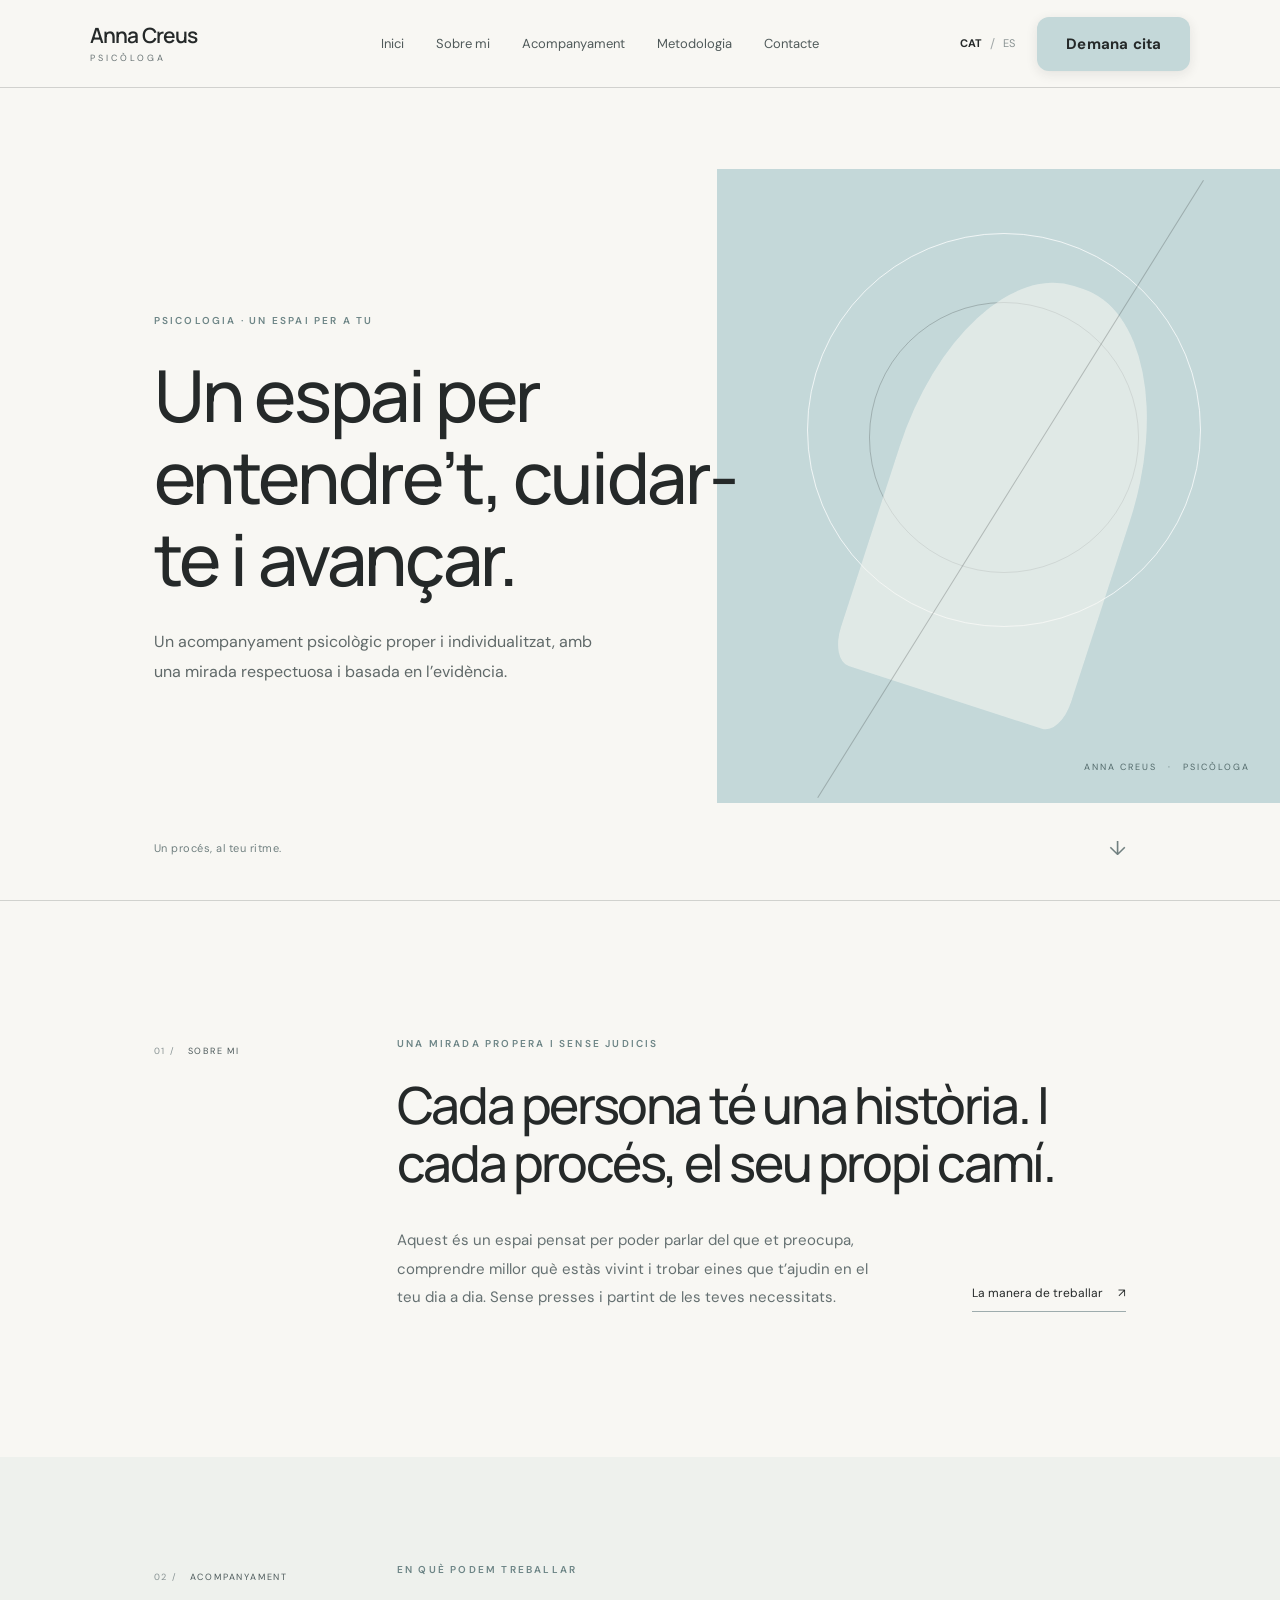
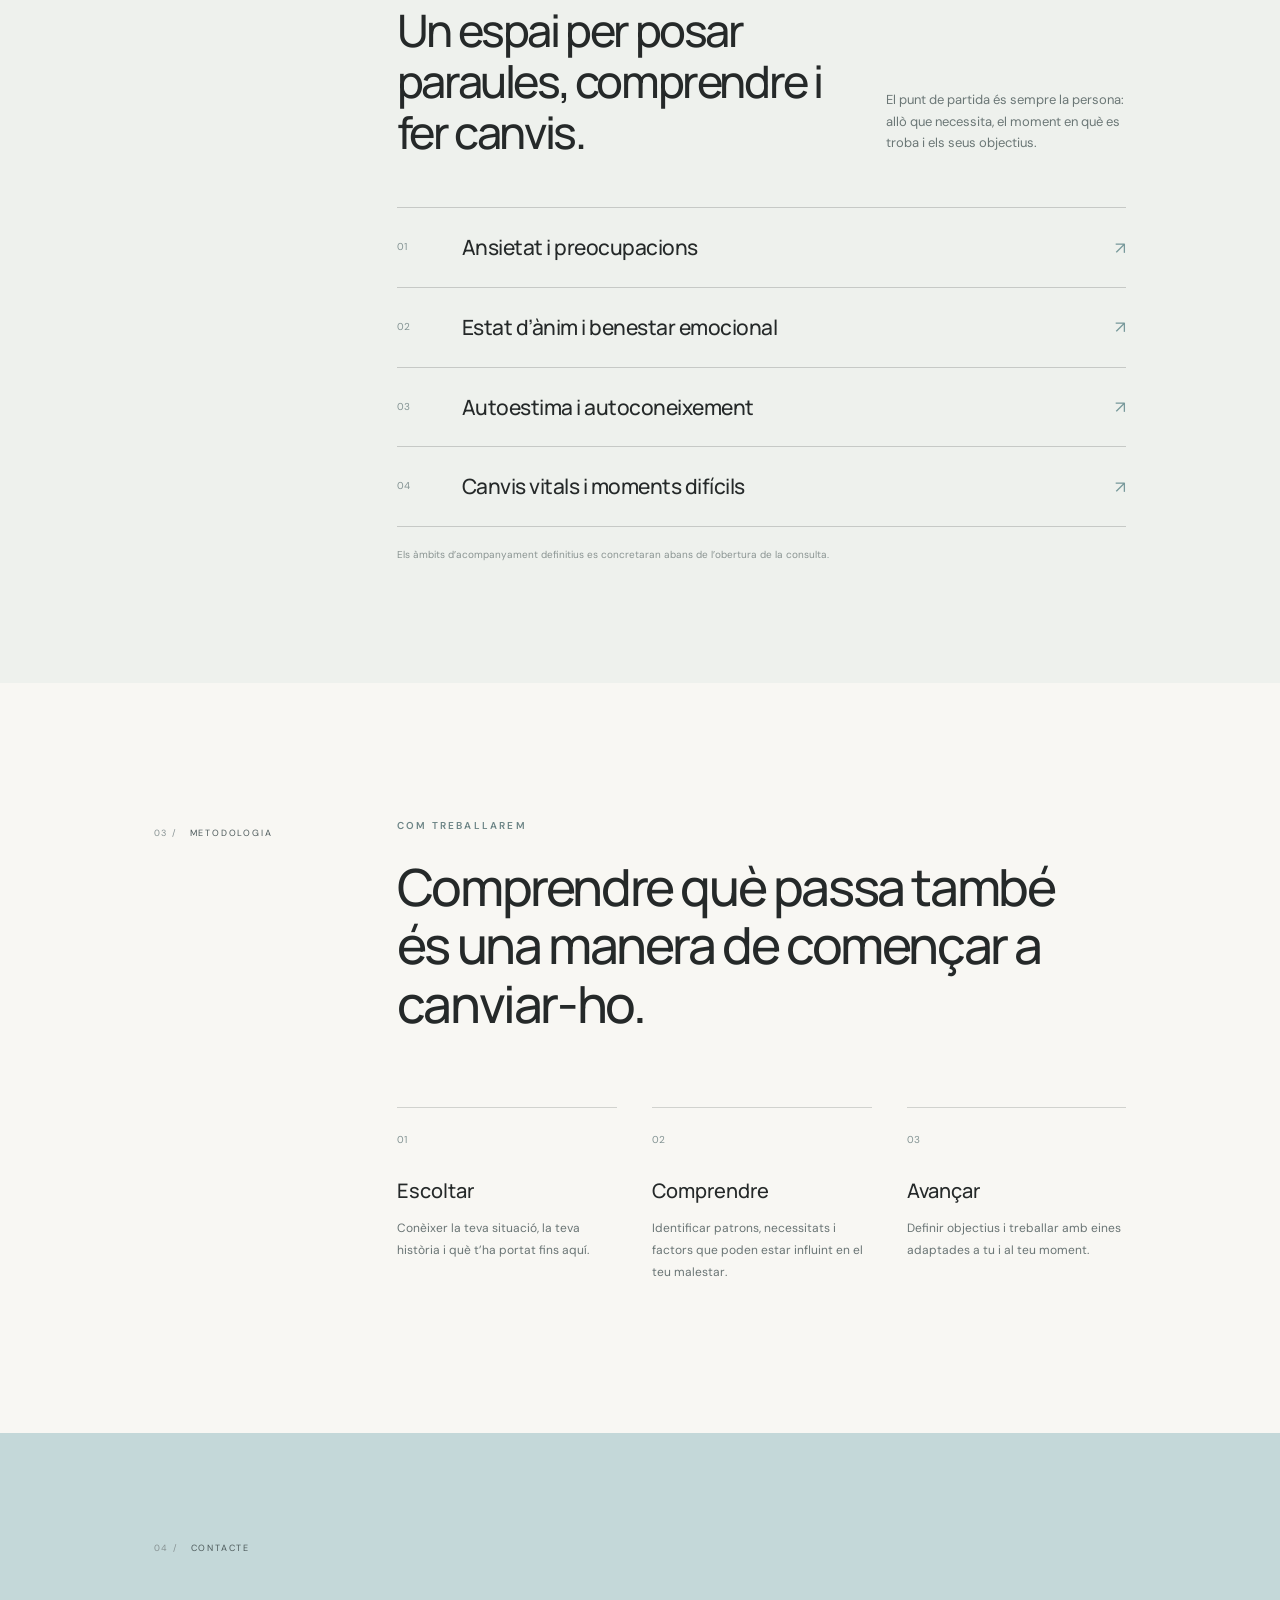
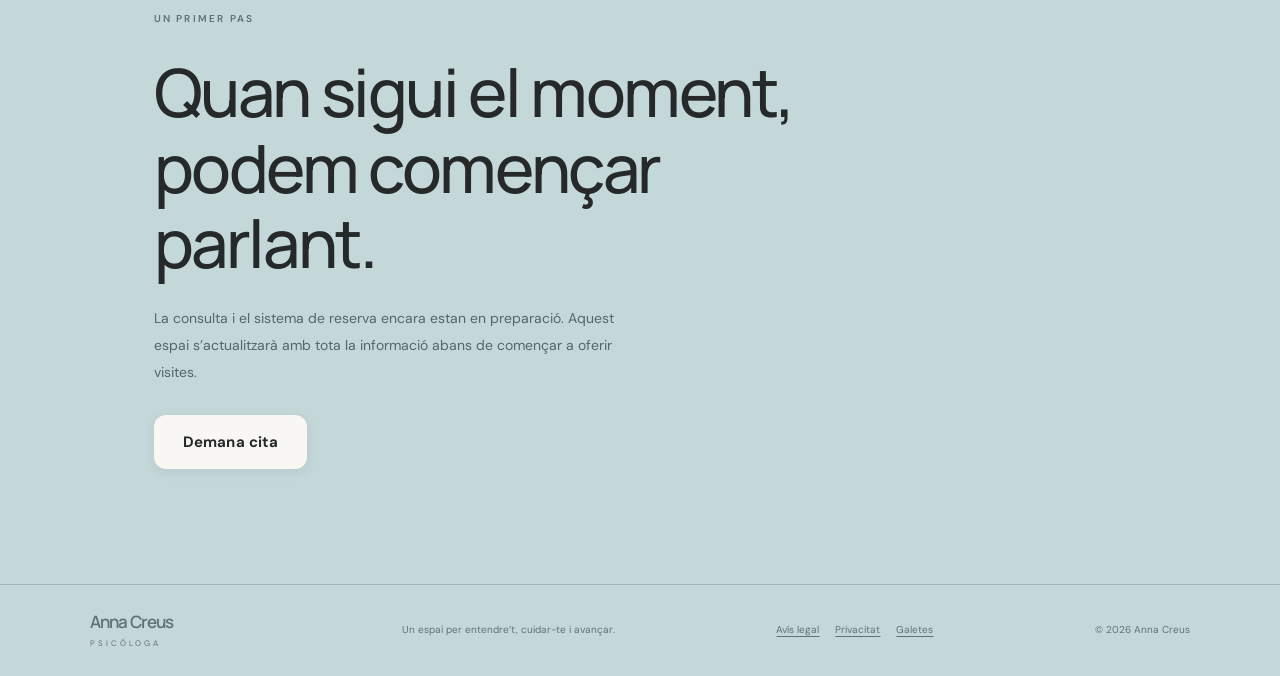
==== commit 1c23b1e2: "Hide professional access link by default" ====
--- a/index.html
+++ b/index.html
@@ -122,7 +122,7 @@
           <a href="legal.html#avis-legal" data-i18n="footerLegal">Avís legal</a>
           <a href="legal.html#privacitat" data-i18n="footerPrivacy">Privacitat</a>
           <a href="legal.html#galetes" data-i18n="footerCookies">Galetes</a>
-          <a href="privat.html" class="footer-professional-link" data-i18n="footerProfessional">Accés professional</a>
+          <a href="privat.html" class="footer-professional-link" data-i18n="footerProfessional" hidden>Accés professional</a>
         </nav>
         <span>© <span id="year"></span> Anna Creus</span>
       </footer>
--- a/styles.css
+++ b/styles.css
@@ -102,3 +102,7 @@
 
 /* Mobile: alinear el tancament del titular amb el peu de la composició gràfica */
 @media(max-width:760px){.hero-bottom{position:absolute;left:7vw;right:7vw;bottom:25px;display:flex;justify-content:flex-start;align-items:center;padding:0;z-index:3}.hero-bottom .scroll-mark{display:none}}
+
+/* Discret accés a l’àrea professional des del peu de pàgina */
+.footer-professional-link{opacity:.72;font-size:11px;text-decoration:none!important}
+.footer-professional-link:hover{opacity:1;text-decoration:underline!important}
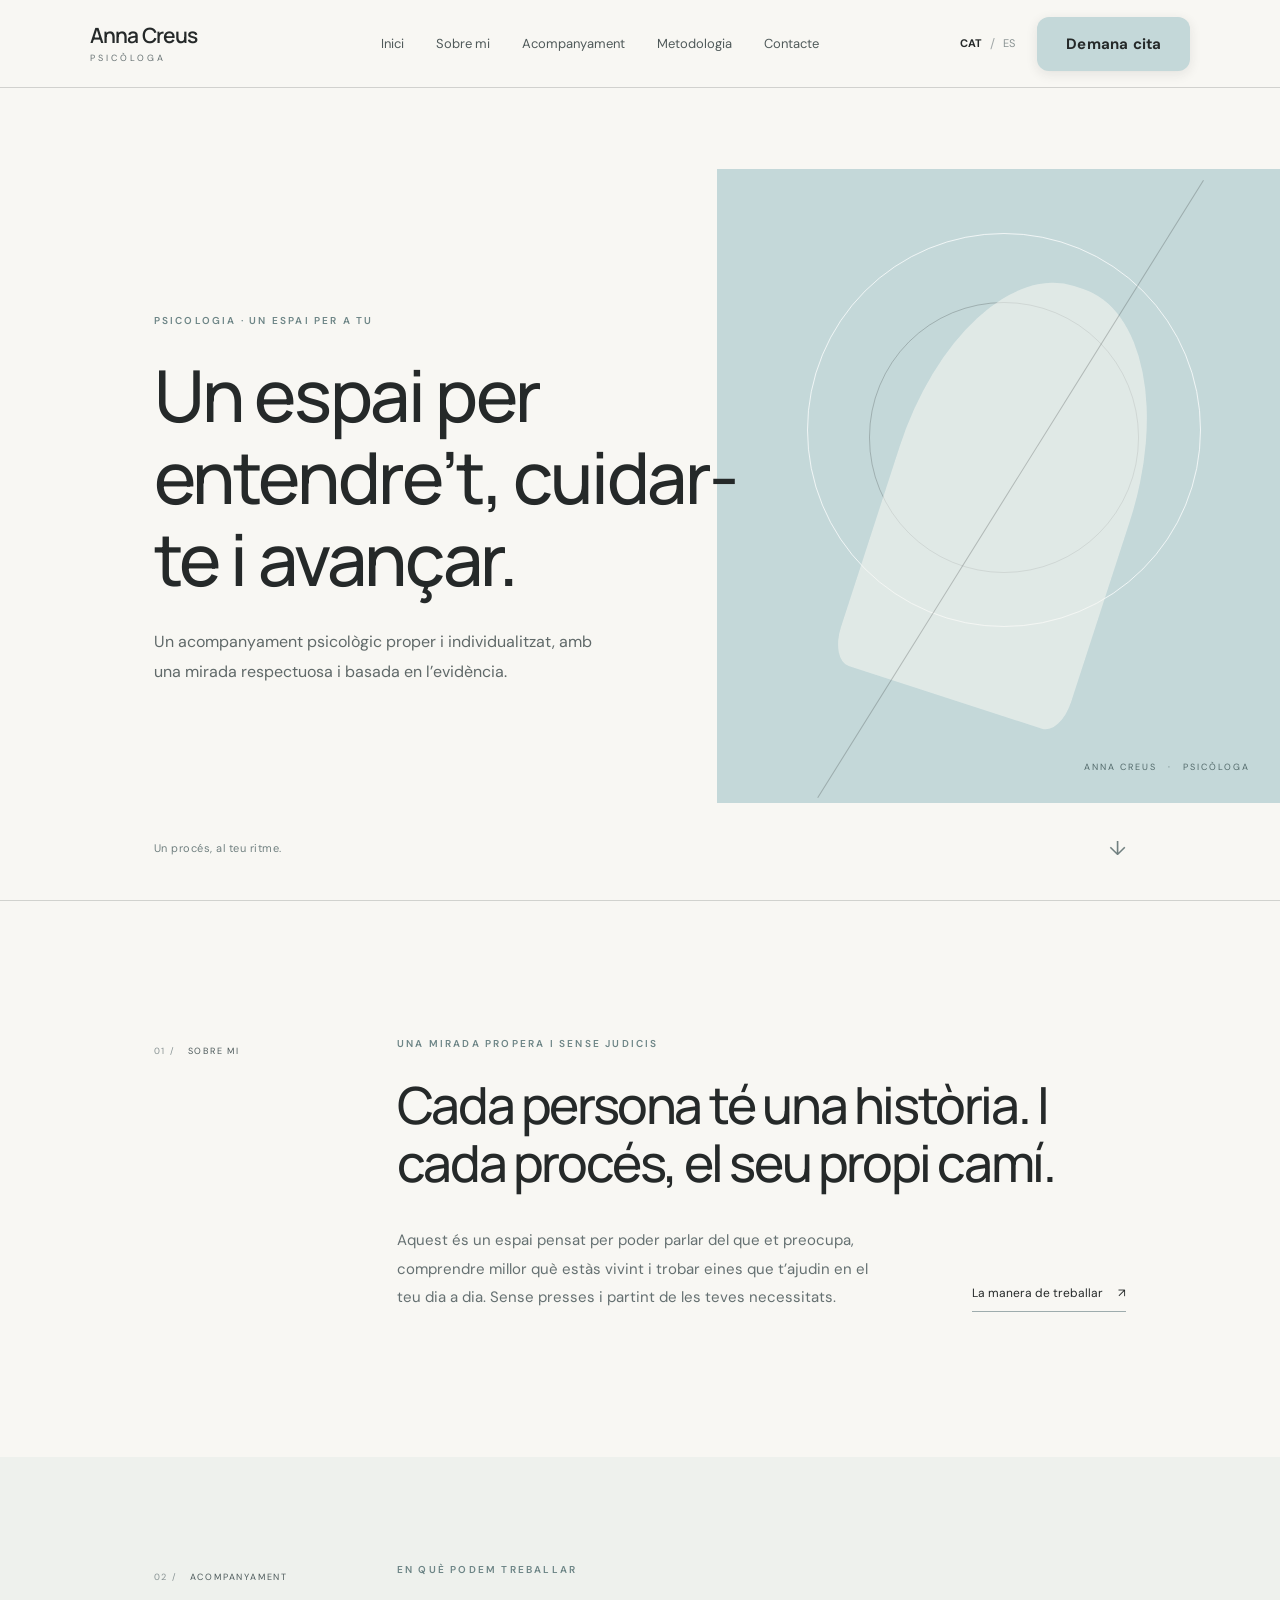
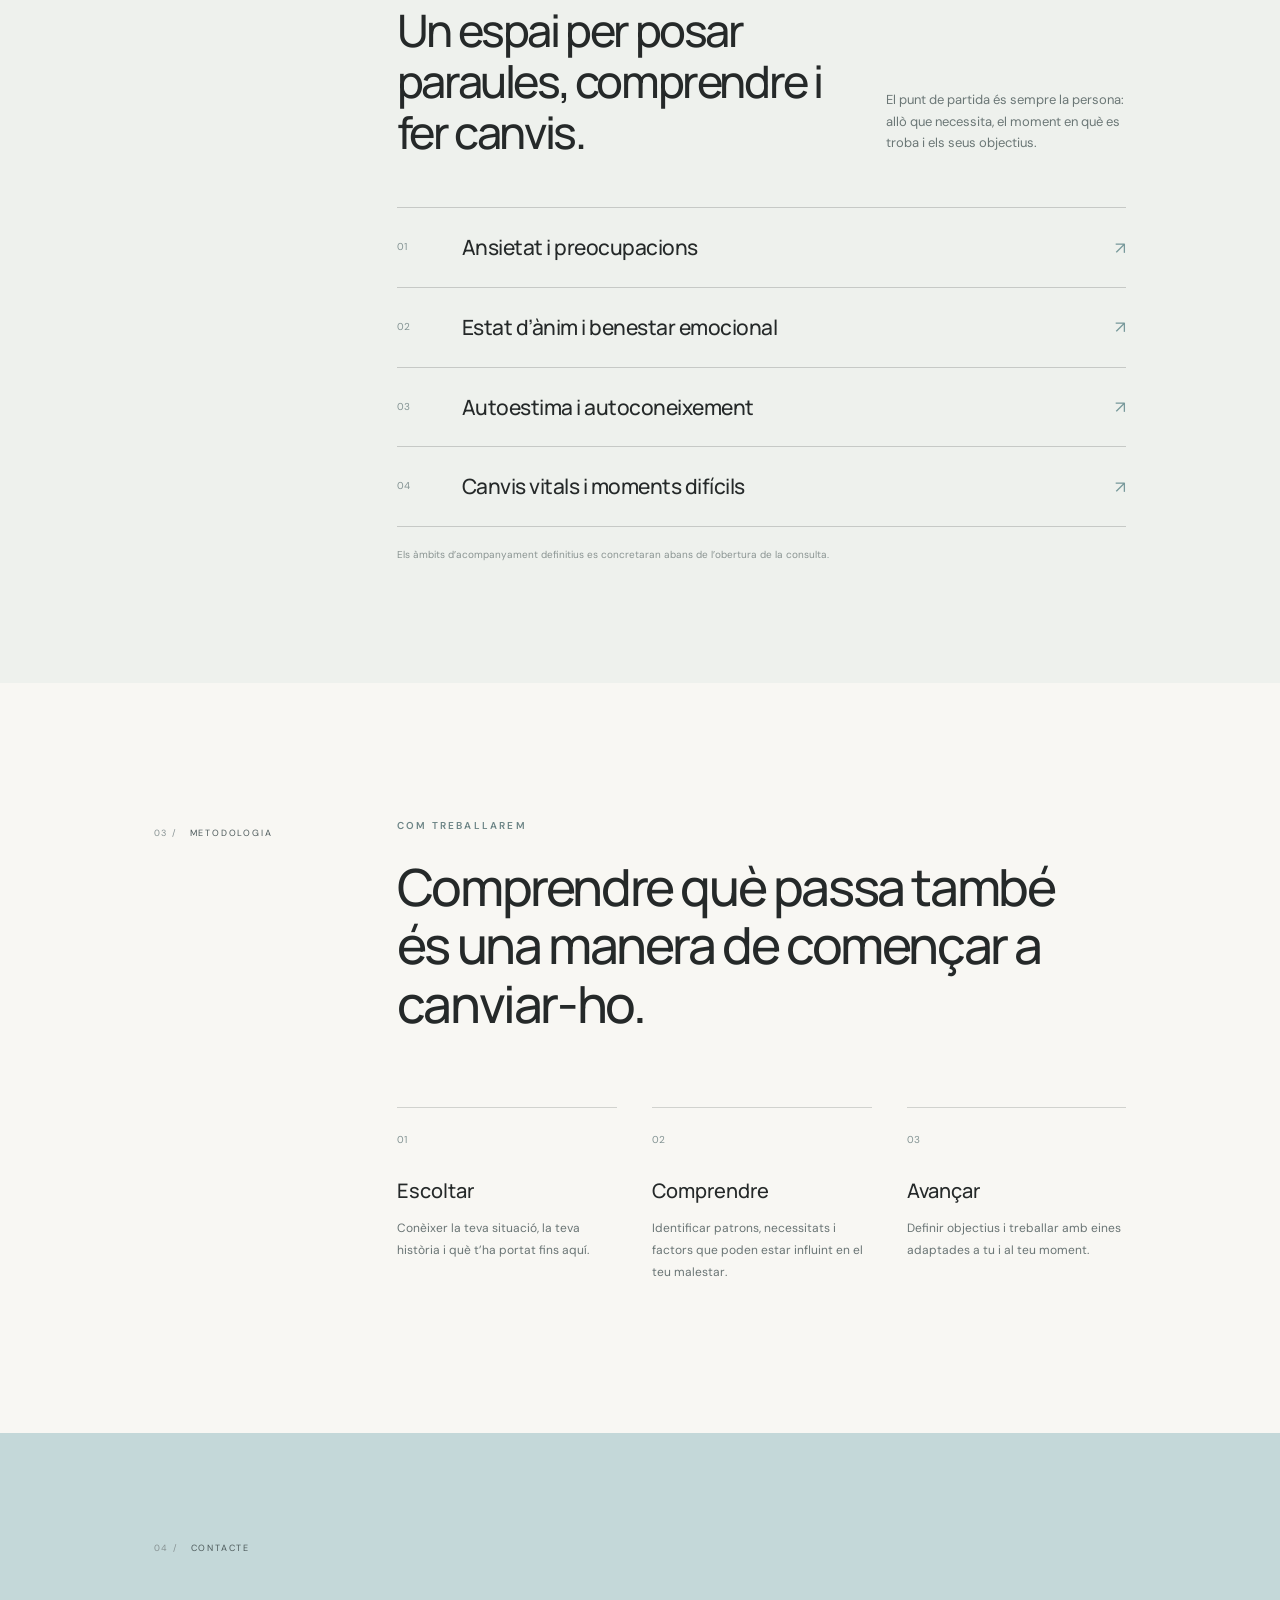
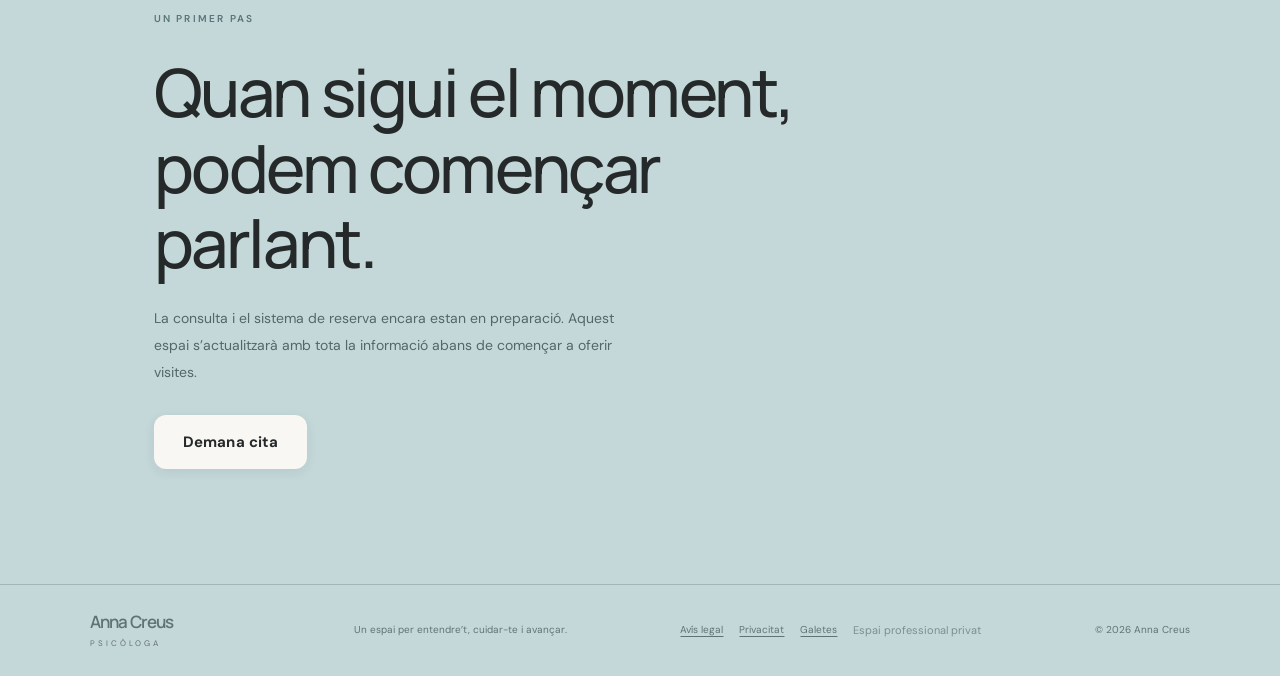
==== commit e66041d2: "Show discreet private professional area link" ====
--- a/index.html
+++ b/index.html
@@ -122,7 +122,7 @@
           <a href="legal.html#avis-legal" data-i18n="footerLegal">Avís legal</a>
           <a href="legal.html#privacitat" data-i18n="footerPrivacy">Privacitat</a>
           <a href="legal.html#galetes" data-i18n="footerCookies">Galetes</a>
-          <a href="privat.html" class="footer-professional-link" data-i18n="footerProfessional" hidden>Accés professional</a>
+          <a href="privat.html" class="footer-professional-link" data-i18n="footerProfessional">Espai professional privat</a>
         </nav>
         <span>© <span id="year"></span> Anna Creus</span>
       </footer>
